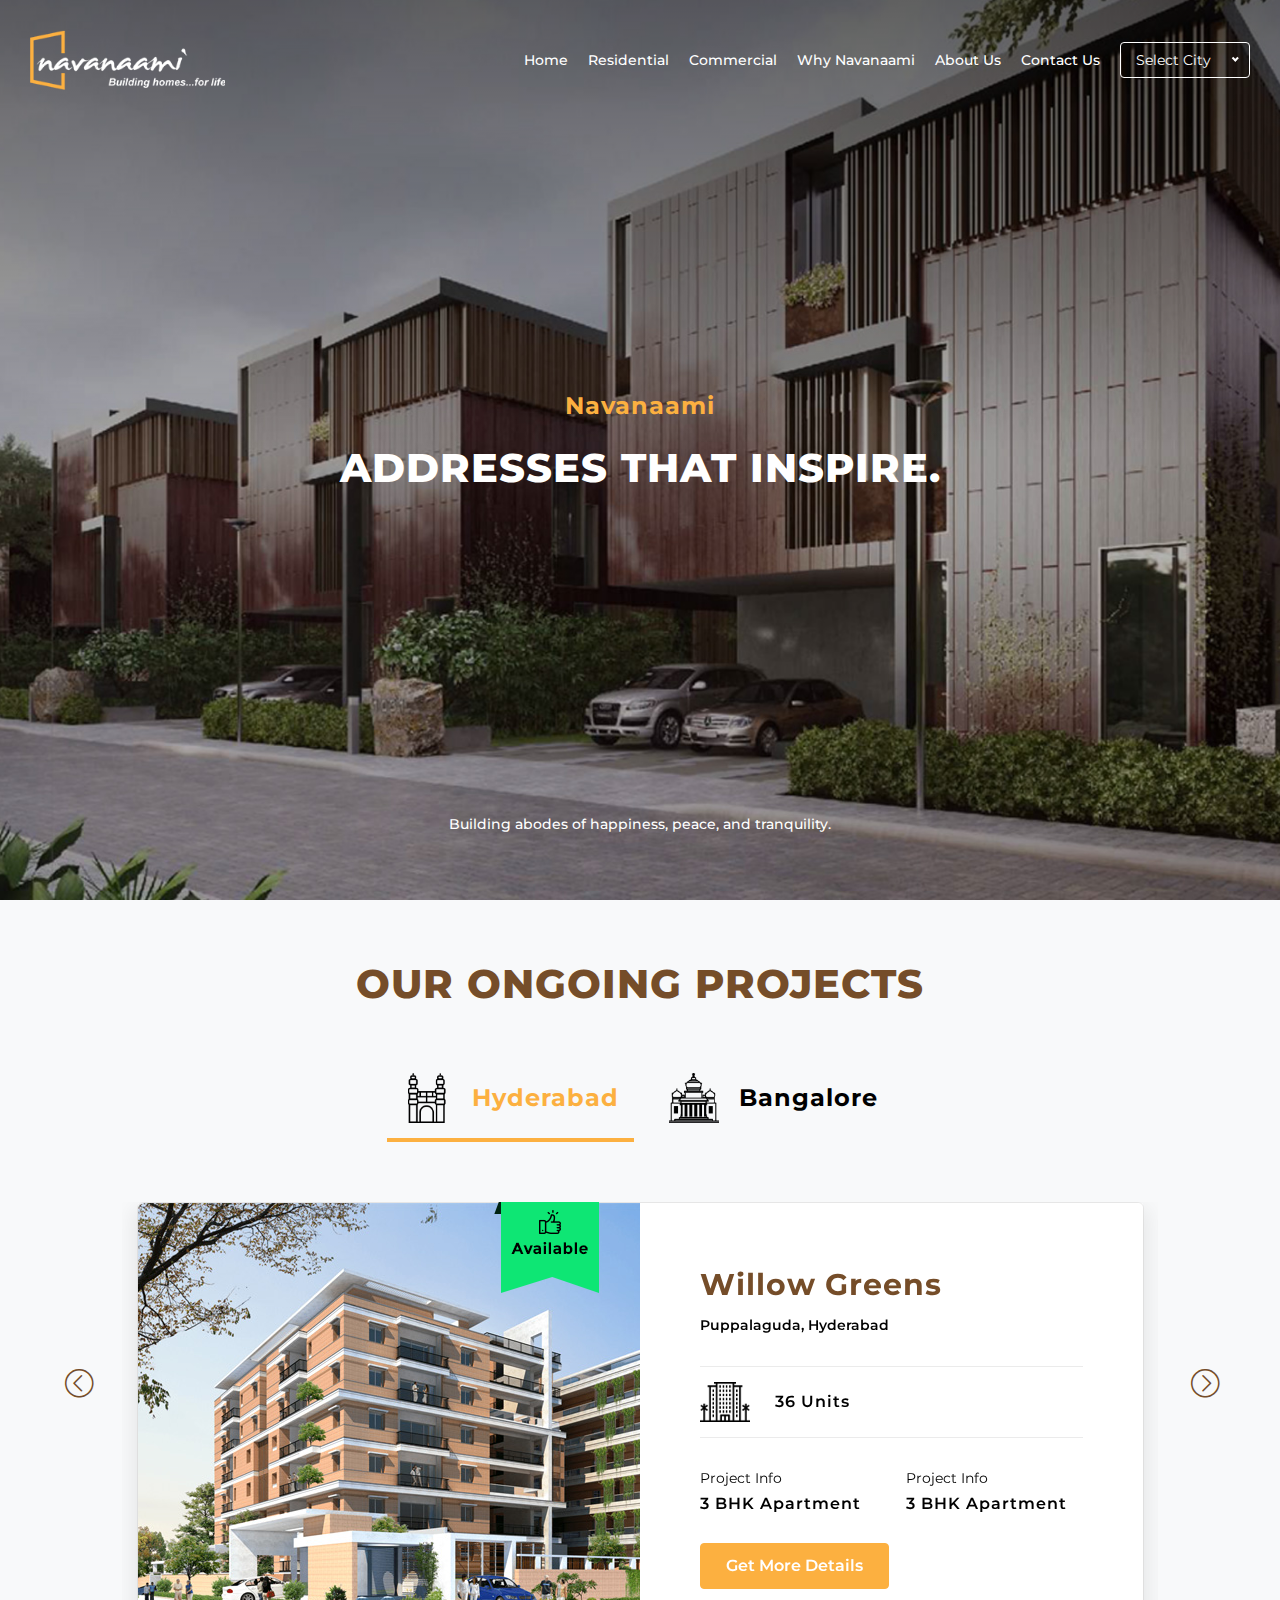
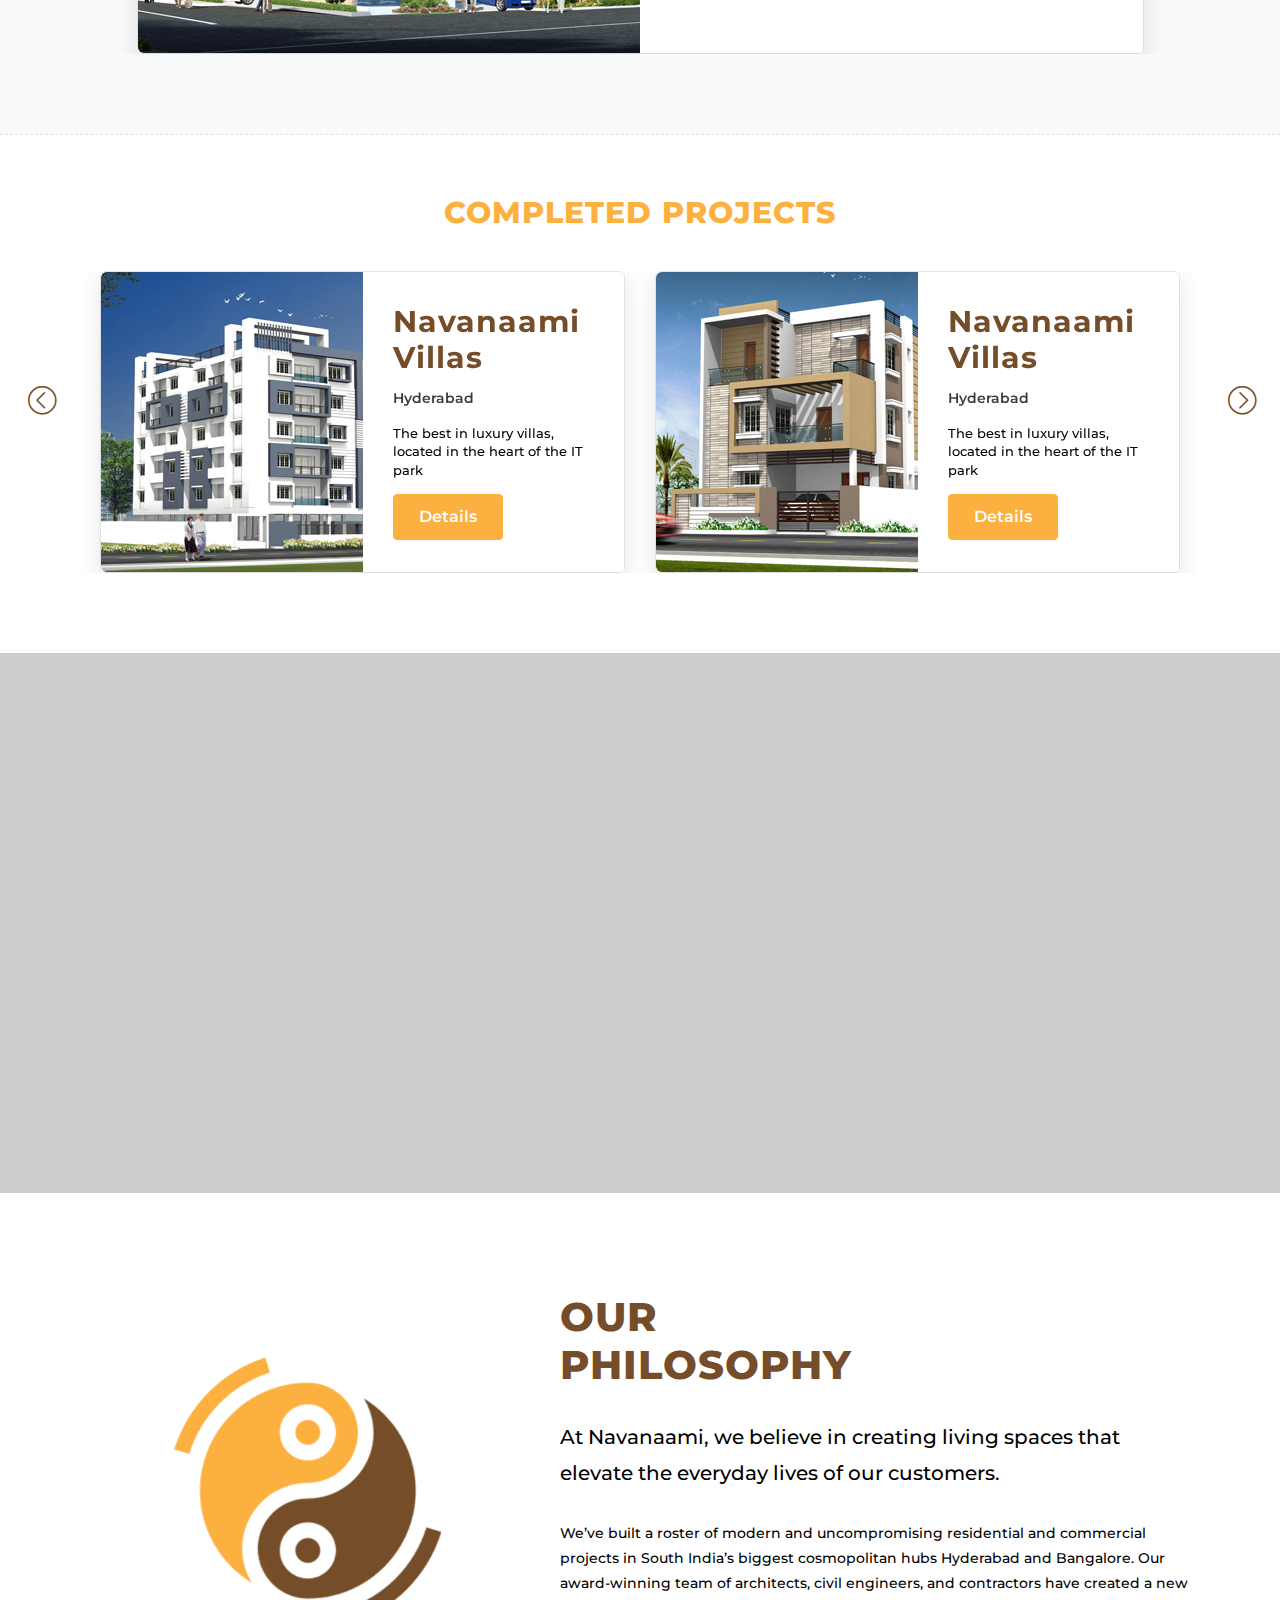
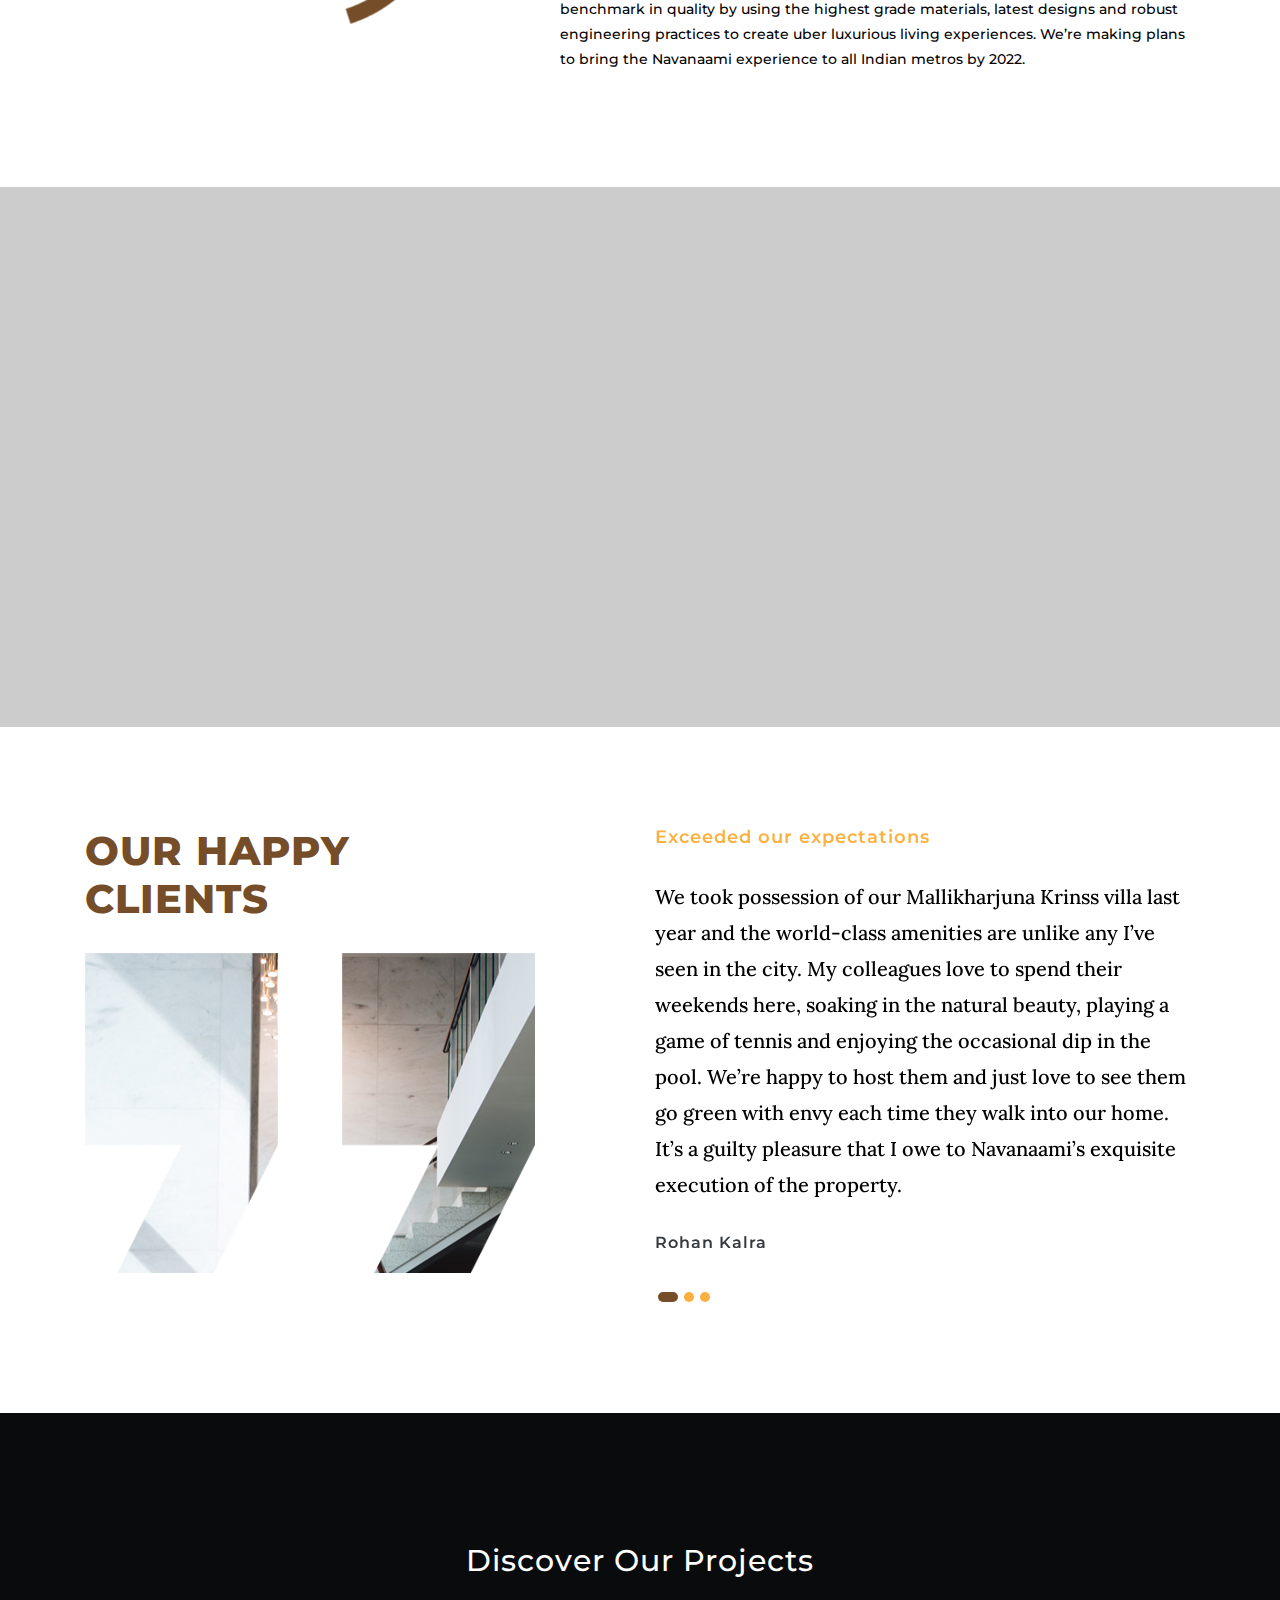
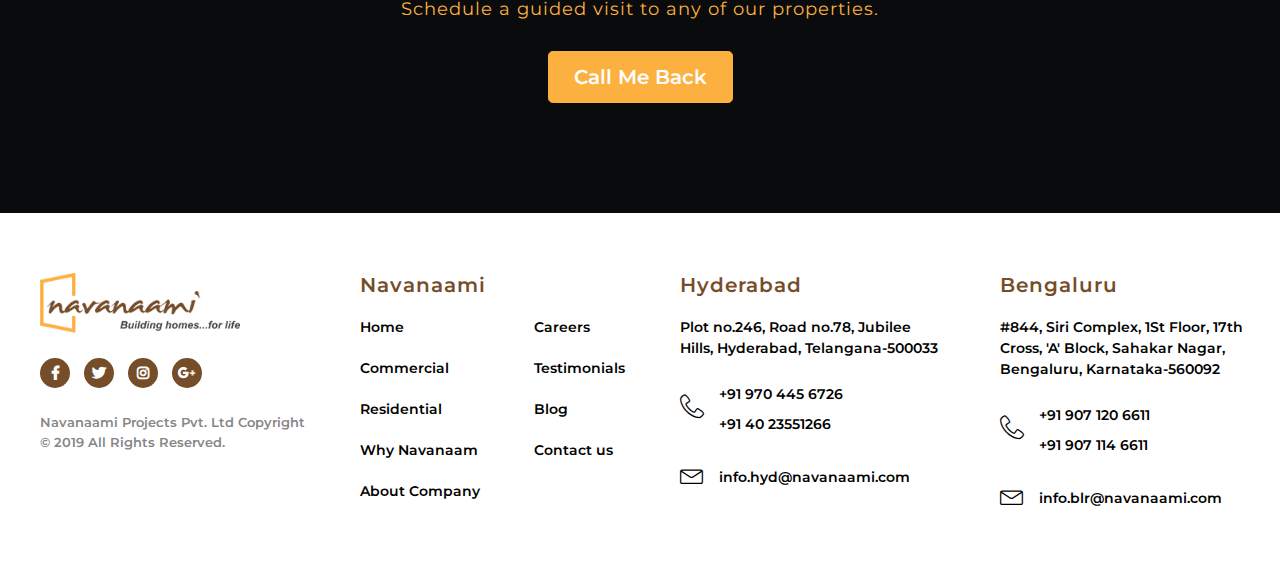
==== index.html @ b7e4a9b7 "Add files via upload" ====
<!doctype html>
<html lang="en">

<head>
    <!-- Required meta tags -->
    <meta charset="utf-8">
    <meta name="viewport" content="width=device-width, initial-scale=1, shrink-to-fit=no">
    <!-- favicon icon -->
    <link rel="apple-touch-icon" sizes="180x180" href="img/favicons/apple-touch-icon.png">
    <link rel="icon" type="image/png" sizes="32x32" href="img/favicons/favicon-32x32.png">
    <link rel="icon" type="image/png" sizes="16x16" href="img/favicons/favicon-16x16.png">
    <link rel="manifest" href="img/favicons/site.webmanifest">
    <!-- Bootstrap CSS -->
    <link rel="stylesheet" href="css/bootstrap.min.css">
    <link rel="stylesheet" href="css/fontawesome.all.min.css">
    <link rel="stylesheet" href="css/linearicons.css">
    <link rel="stylesheet" href="css/animate.min.css">
    <link rel="stylesheet" href="css/magnific-popup.css">
    <link rel="stylesheet" href="css/slick.css">
    <link rel="stylesheet" href="css/nice-select.css">
    <link rel="stylesheet" href="css/meanmenu.css">
    <link rel="stylesheet" href="css/default.css">
    <link rel="stylesheet" href="css/style.css">
    <link rel="stylesheet" href="css/responsive.css">

    <title>Navanaami - Home Page</title>
    <meta name="description" content="">
<meta name="keywords" content="" >

</head>

<body>
    
    <div class="preloader">
        <div class="loader">
            <div class="loader-content">
                <div class="loader__figure"><img src="img/logo/navanaami-logo-white.png" alt="Navanaami Logo"></div>
                <div class="loader__label">
                        <div class="spinner-border" role="status"></div>
                </div>
            </div>
        </div>
    </div>   
    <!-- preloader end -->
    

    <header class="main-header"> 
        
        <div class="main-menu-area">
            <div class="container-fluid">
                <div class="row align-items-center">
                    <div class="col-xl-3 col-lg-2 col-sm-6">
                        <div class="logo">
                            <a href="index.html"><img src="img/logo/navanaami-logo-white.png" alt="Navanaami Logo"></a>
                        </div>
                    </div>
                    <div class="col-xl-9 col-lg-10 col-sm-4 text-right">
                        <div class="main-menu">
                            <nav id="my-mobile-menu">
                                <ul class="home-two">                          
                                    <li><a href="index.html" class="active" >Home</a></li>
                                    <li><a href="#">Residential</a></li>
                                    <li><a href="#">Commercial</a></li>
                                    <li><a href="#">Why Navanaami</a></li>
                                    <li><a href="#">About Us</a></li>
                                    <li><a href="#">Contact Us</a></li>
                                    <li class="select-choose-location">
                                        <select class="select-choose-location right">
                                            <option data-display="Select City">Select City</option>
                                            <option value="1">Hyderabad</option>
                                            <option value="2">Bangalore</option>
                                          </select>
                                    </li>
                                </ul>
                            </nav>
                        </div>
                    </div>
                    
                        <div class="my-mobile-menu"></div>
                </div>
                
            </div>
        </div>
    </header>
    <!-- header end -->

    <main class="main">
        <section class="slider-area"> 
                <div class="single-slider slider-height d-flex align-items-center home-banner bg-parallax">
                        <div class="banner-content" data-animation="fadeInLeft" data-delay="2s">
                                <hgroup class="banner-main">
                                    <div class="text-white">
                                        <h3 class="my-4 text-secondary" data-animation="fadeInLeft" data-delay=".1s">Navanaami</h3>
                                        <h1 dta-animation="fadeInUp" data-delay="1s">Addresses that inspire. </h1>
                                    </div>
                                </hgroup>
                                <p class="brand-caption text-white">Building abodes of happiness, peace, and tranquility.</p>   
                        </div>                        

                       
                </div>
        </section>
	  <!-- End Welcome Area -->
        
        <section class="section-bg bg-light ongoing-projects">
            <div class="container-fluid">
                <hgroup class="section-title">
                    <h1 class="center-lg text-primary">Our Ongoing Projects</h1>
                </hgroup>
                <div class="row">
                <div class="col-md-10 offset-md-1">
                    <div class="project-locations">
                        <ul class="nav nav-centre nav-tab-centre nav-tab-custom mb-3" id="ongoing-projects" role="tablist">
                          <li class="nav-item">
                            <a class="nav-link active" id="ongoing-hyd-tab" data-toggle="pill" href="#ongoing-hyd" role="tab" aria-controls="ongoing-hyd" aria-selected="true">
                                <img src="img/icon/icon-hyderabad.png" class="icon">
                                <h3 class="fw7">Hyderabad</h3>
                              </a>
                          </li>
                          <li class="nav-item">
                            <a class="nav-link" id="ongoing-blr-tab-tab" data-toggle="pill" href="#ongoing-blr" role="tab" aria-controls="ongoing-blr" aria-selected="false">
                                 <img src="img/icon/icon-bangalore.png" class="icon">
                                <h3 class="fw7">Bangalore</h3>
                              </a>
                          </li>
                        </ul>
                    </div>
                    <div class="tab-content" id="ongoing-projects">
                      <div class="tab-pane fade show active" id="ongoing-hyd" role="tabpanel" aria-labelledby="ongoing-hyd-tab">
                            <div class="project project-single project-signle-slide">
                                <div class="col-12">
                                    <div class="card">
                                       <span class="badge"><img src="img/icon/badge-available.png"> </span> 
                                      <div class="row no-gutters">
                                        <div class="col-md-6">
                                          <figure class="project-image"><img src="img/projects/hyd/willow-greens-medium.jpg"></figure>
                                        </div>
                                        <div class="col-md-6 project-content">
                                          <div class="card-body">
                                              <h2 class="card-title">Willow Greens</h2>
                                              <span class="d-block fw6">Puppalaguda, Hyderabad</span>
                                              <div class="project-units-count">
                                                  <img src="img/icon/icon-building.png" class="icon"> 
                                                  <h6 class="fw6">36 Units</h6>
                                              </div>
                                              <div class="project-spec">
                                                  <div class="row">
                                                      <div class="col-md-6">
                                                        <span>Project Info</span>
                                                        <h6 class="fw6 mt-05">3 BHK Apartment</h6>
                                                      </div>
                                                      <div class="col-md-6">
                                                        <span>Project Info</span>
                                                        <h6 class="fw6 mt-05">3 BHK Apartment</h6>
                                                      </div>
                                                  </div>
                                              </div>
                                              <a href="#" class="btn btn-secondary">Get More Details</a>

                                          </div>
                                        </div>
                                      </div>
                                    </div>
                                </div>
                                
                                <div class="col-12">
                                    <div class="card">
                                      <div class="row no-gutters">
                                        <div class="col-md-6">
                                          <figure class="project-image"><img src="img/projects/hyd/willow-greens-medium.jpg"></figure>
                                        </div>
                                        <div class="col-md-6 project-content">
                                          <div class="card-body">
                                              <h2 class="card-title">Willow Greens</h2>
                                              <span class="d-block fw6">Puppalaguda, Hyderabad</span>
                                              <div class="project-units-count">
                                                  <img src="img/icon/icon-building.png" class="icon"> 
                                                  <span class="fs20 fw6">36 Units</span>
                                              </div>
                                              <div class="project-spec">
                                                  <div class="row">
                                                      <div class="col-md-6">
                                                        <span>Project Info</span>
                                                        <h6 class="fw6 mt-05">3 BHK Apartment</h6>
                                                      </div>
                                                      <div class="col-md-6">
                                                        <span>Built-Up Area</span>
                                                        <h6 class="fw6 mt-05">2500 - 2965 sq.ft</h6>
                                                      </div>
                                                  </div>
                                              </div>
                                              <a href="#" class="btn btn-secondary">Get More Details</a>

                                          </div>
                                        </div>
                                      </div>
                                    </div>
                                </div>
                                
                                
                            </div>
                        </div>
                        <div class="tab-pane fade" id="ongoing-blr" role="tabpanel" aria-labelledby="ongoing-blr-tab">
                            <div class="project project-single ongoing-bangalore">
                                <div class="col-12">
                                    <div class="card">
                                      <div class="row no-gutters">
                                        <div class="col-md-6">
                                          <figure class="project-image"><img src="img/projects/hyd/willow-greens-medium.jpg"></figure>
                                        </div>
                                        <div class="col-md-6 project-content">
                                          <div class="card-body">
                                              <h2 class="card-title">Willow Greens</h2>
                                              <span class="d-block fw6 text-dark">Jayanagar, Bangalore</span>
                                              <div class="project-units-count">
                                                  <img src="img/icon/icon-building.png" class="icon"> 
                                                  <h6 class="fw6">36 Units</h6>
                                              </div>
                                              <div class="project-spec">
                                                  <div class="row">
                                                      <div class="col-md-6">
                                                        <span>Project Info</span>
                                                        <h6 class="fw6 mt-05">3 BHK Apartment</h6>
                                                      </div>
                                                      <div class="col-md-6">
                                                        <span>Built-Up Area</span>
                                                        <h6 class="fw6 mt-05">2500 - 2965 sq.ft</h6>
                                                      </div>
                                                  </div>
                                              </div>
                                              <a href="#" class="btn btn-secondary">Get More Details</a>

                                          </div>
                                        </div>
                                      </div>
                                    </div>
                                </div>
                                
                                <div class="col-12">
                                    <div class="card">
                                      <div class="row no-gutters">
                                        <div class="col-md-6">
                                          <figure class="project-image"><img src="img/projects/hyd/willow-greens-medium.jpg"></figure>
                                        </div>
                                        <div class="col-md-6 project-content">
                                          <div class="card-body">
                                              <h2 class="card-title">Willow Greens</h2>
                                              <span class="d-block fw6 text-dark">Puppalaguda, Hyderabad</span>
                                              <div class="project-units-count">
                                                  <img src="img/icon/icon-building.png" class="icon"> 
                                                  <span class="fs20 fw6">36 Units</span>
                                              </div>
                                              <div class="project-spec">
                                                  <div class="row">
                                                      <div class="col-md-6">
                                                        <span>Project Info</span>
                                                        <h6 class="fw6 mt-05">3 BHK Apartment</h6>
                                                      </div>
                                                      <div class="col-md-6">
                                                        <span>Project Info</span>
                                                        <h6 class="fw6 mt-05">3 BHK Apartment</h6>
                                                      </div>
                                                  </div>
                                              </div>
                                              <a href="#" class="btn btn-secondary">Get More Details</a>

                                          </div>
                                        </div>
                                      </div>
                                    </div>
                                </div>
                                
                                
                            </div>
                        
                        </div>
                    </div>
                    
                
                </div>
                </div>
            </div>
        </section><!-- End Ongoing Projects -->
        
        <section class="section-bg bg-white completed-projects">
            <div class="container">
                <hgroup class="section-title">
                    <h2 class="center-lg text-secondary">Completed Projects</h2>
                </hgroup>
                <div class="row">
                    <div class="col-md-12">
                        <div class="project project-slides">
                                <div class="col-sm-6">
                                    <div class="card">
                                      <div class="row no-gutters">
                                        <div class="col-md-6">
                                          <figure class="project-image">
                                              <img src="img/projects/navanaami-elite-small.jpg" > 
                                            </figure>
                                        </div>
                                        <div class="col-md-6 project-content">
                                              <div class="card-body">
                                                  <h2 class="card-title">Navanaami Villas</h2>
                                                  <span class="d-block fw6 text-dark">Hyderabad</span>
                                                  <p class="project-short-brief">The best in luxury villas, located in the heart of the IT park</p>
                                                  <a href="#" class="btn btn-secondary">Details</a>
                                              </div>
                                        </div>
                                      </div>
                                    </div>
                                </div>
                            
                                <div class="col-sm-6">
                                    <div class="card">
                                      <div class="row no-gutters">
                                        <div class="col-md-6">
                                          <figure class="project-image">
                                              <img src="img/projects/navanaami-villas-small.jpg" > 
                                            </figure>
                                        </div>
                                        <div class="col-md-6 project-content">
                                              <div class="card-body">
                                                  <h2 class="card-title">Navanaami Villas</h2>
                                                  <span class="d-block fw6 text-dark">Hyderabad</span>
                                                  <p class="project-short-brief">The best in luxury villas, located in the heart of the IT park</p>
                                                  <a href="#" class="btn btn-secondary">Details</a>
                                              </div>
                                        </div>
                                      </div>
                                    </div>
                                </div>
                            
                                <div class="col-sm-6">
                                    <div class="card">
                                      <div class="row no-gutters">
                                        <div class="col-md-6">
                                          <figure class="project-image">
                                              <img src="img/projects/navanaami-villas-small.jpg" > 
                                            </figure>
                                        </div>
                                        <div class="col-md-6 project-content">
                                              <div class="card-body">
                                                  <h2 class="card-title">Navanaami Villas</h2>
                                                  <span class="d-block fw6 text-dark">Hyderabad</span>
                                                  <p class="project-short-brief">The best in luxury villas, located in the heart of the IT park</p>
                                                  <a href="#" class="btn btn-secondary">Details</a>
                                              </div>
                                        </div>
                                      </div>
                                    </div>
                                </div>
                        
                        </div>
                    </div>
                </div>
            </div>
        </section><!-- End Completed Projects -->
        
       
        <div class="bg-img parallax-img bg-lifestyle-1"></div>
        <section class="section-bg bg-white our-philosophy">
            
            <div class="container">
                <div class="row align-items-center">
                    <div class="col-md-5">
                        <figure class="icon">
                            <img src="img/icon/philosophy.png" class="img-fluid">
                        </figure>
                    </div>
                    <div class="col-md-7">
                        <hgroup class="section-title"><h1 class="text-primary">Our <span>Philosophy</span></h1></hgroup>
                        <p class="lead fw5">At Navanaami, we believe in creating living spaces that elevate the everyday lives of our customers.</p>
                        <p class="mt-30">We’ve built a roster of modern and uncompromising residential and commercial projects in South India’s biggest cosmopolitan hubs Hyderabad and Bangalore. Our award-winning team of architects, civil engineers, and contractors have created a new benchmark in quality by using the highest grade materials, latest designs and robust engineering practices to create uber luxurious living experiences. We’re making plans to bring the Navanaami experience to all Indian metros by 2022.</p>
                    </div>
                </div>
            </div>
            
        </section>
        <div class="bg-img parallax-img bg-lifestyle-2"></div>
        
        <!-- testimonial-area start -->
        <section class="section-bg bg-white testimonial-area">
            <div class="container">
                <div class="row">
                    <div class="col-xl-5 col-lg-6">
                        <div class="">
                            <hgroup class="section-title">
                                <h1 class="text-primary">Our Happy<span>Clients</span></h1>
                            </hgroup> 
                            <figure class="quote-mask">
                                <img src="img/reviews/review-bg.jpg">
                            </figure>
                        </div>
                    </div>
                    <div class="col-xl-6 col-lg-6 offset-xl-1">
                        <div class="testimonial-active dot-style">
                            <div class="single-testimonial">
                                <h5 class="text-secondary fw6">Exceeded our expectations</h5>
                                <p class="review-text">We took possession of our Mallikharjuna Krinss villa last year and the world-class amenities are unlike any I’ve seen in the city. My colleagues love to spend their weekends here, soaking in the natural beauty, playing a game of tennis and enjoying the occasional dip in the pool. We’re happy to host them and just love to see them go green with envy each time they walk into our home. It’s a guilty pleasure that I owe to Navanaami’s exquisite execution of the property.</p>
                                <h6 class="fw6 text-dark">Rohan Kalra</h6>
                            </div>
                            <div class="single-testimonial">
                                <h5 class="text-secondary fw6">Exceeded our expectations</h5>
                                <p class="review-text">We took possession of our Mallikharjuna Krinss villa last year and the world-class amenities are unlike any I’ve seen in the city. My colleagues love to spend their weekends here, soaking in the natural beauty, playing a game of tennis and enjoying the occasional dip in the pool. We’re happy to host them and just love to see them go green with envy each time they walk into our home. It’s a guilty pleasure that I owe to Navanaami’s exquisite execution of the property.</p>
                                <h6 class="fw6 text-dark">Rohan Kalra</h6>
                            </div>
                            <div class="single-testimonial">
                                <h5 class="text-secondary fw6">Exceeded our expectations</h5>
                                <p class="review-text">We took possession of our Mallikharjuna Krinss villa last year and the world-class amenities are unlike any I’ve seen in the city. My colleagues love to spend their weekends here, soaking in the natural beauty, playing a game of tennis and enjoying the occasional dip in the pool. We’re happy to host them and just love to see them go green with envy each time they walk into our home. It’s a guilty pleasure that I owe to Navanaami’s exquisite execution of the property.</p>
                                <h6 class="fw6 text-dark">Rohan Kalra</h6>
                            </div>
                        </div>
                    </div>
                    
                </div>
            </div>
        </section>
        <!-- testimonial-area end -->
        
        <section class="section-bg bg-dark parallax-img z-index block-contact" data-overlay="8">
                <div class="container overlay-content">
                    <div class="row">
                        <div class="col-xl-6 offset-xl-3 text-center">
                            <div class="pt-70 pb-70">
                                <h2 class="fw5 mb-20">Discover Our Projects</h2>
                                <h5 class="text-secondary mt-10 mb-30">Schedule a guided visit to any of our properties.</h5>
                                <a href="#" class="btn btn-lg  btn-secondary">Call Me Back</a>
                            </div>
                        </div>
                    </div>
                </div>
            </section>
        
        
        
        
       
        <!-- End Footer -->

    </main>
    <!-- main content end -->
    
    
    <footer class="footer">
                <div class="container-fluid">
                    <div class="row">
                        <div class="col-md-3">
                            <div class="footer-widget start">
                                <img src="img/logo/navanaami-logo.png" class="brand-logo" alt="">
                                
                                <div class="social">
                                    <a href="#">
                                        <i class="fab fa-facebook-f"></i>
                                    </a>
                                    <a href="#">
                                        <i class="fab fa-twitter"></i>
                                    </a>
                                    <a href="#">
                                        <i class="fab fa-instagram"></i>
                                    </a>
                                    <a href="#">
                                        <i class="fab fa-google-plus-g"></i>
                                    </a>
                                </div>
                                
                                <div class="copy-rights">
                                    Navanaami Projects Pvt. Ltd Copyright © 2019  All Rights Reserved.
                                </div>
                            </div>
                        </div>
                        

                        <div class="col-md-3">
                            <div class="footer-widget">
                                <h4>Navanaami</h4>
                                <div class="footer-nav">
                                    <ul class="footer-link">
                                        <li><a href="#">Home</a></li>
                                        <li><a href="#">Commercial </a></li>
                                        <li><a href="#">Residential </a></li>
                                        <li><a href="#">Why Navanaam</a></li>
                                        <li><a href="#">About Company</a></li>
                                    </ul>
                                    <ul class="footer-link">
                                        <li><a href="#">Careers</a></li>
                                        <li><a href="#">Testimonials </a></li>
                                        <li><a href="#">Blog </a></li>
                                        <li><a href="#">Contact us</a></li>
                                    </ul>
                                </div>
                            </div>
                        </div>
                        
                        <div class="col-md-3">
                            <div class="footer-widget end">
                                <h4>Hyderabad</h4>
                                <ul class="contact-list">
                                    <li>Plot no.246, Road no.78, Jubilee Hills, Hyderabad, Telangana-500033</li>
                                    <li>
                                        <div class="icon-box">
                                            <span class="icon"><i class="lnr lnr-phone-handset"></i> </span>
                                            <span class="content">
                                                <a href="tel:+919704456726">+91 970 445 6726</a> 
                                                <a href="tel:+914023551266">+91 40 23551266</a>
                                            </span>
                                        </div></li>
                                    <li>
                                        <div class="icon-box">
                                            <span class="icon"><i class="lnr lnr-envelope"></i> </span>
                                            <span class="content">
                                                <a href="mailto:info.hyd@navanaami.com">info.hyd@navanaami.com</a> 
                                            </span>
                                        </div>
                                    </li>
                                </ul>
                            </div>
                        </div>
                        
                        <div class="col-md-3">
                            <div class="footer-widget end">
                                <h4>Bengaluru</h4>
                                <ul class="contact-list">
                                    <li>#844, Siri Complex, 1St Floor, 17th Cross, 'A' Block, Sahakar Nagar, Bengaluru, Karnataka-560092</li>
                                    <li>
                                        <div class="icon-box">
                                            <span class="icon"><i class="lnr lnr-phone-handset"></i> </span>
                                            <span class="content">
                                                <a href="tel:+919071206611">+91 907 120 6611</a> 
                                                <a href="tel:+919071146611">+91 907 114 6611</a>
                                            </span>
                                        </div></li>
                                    <li>
                                        <div class="icon-box">
                                            <span class="icon"><i class="lnr lnr-envelope"></i> </span>
                                            <span class="content">
                                                <a href="mailto:info.blr@navanaami.com">info.blr@navanaami.com</a> 
                                            </span>
                                        </div>
                                    </li>
                                </ul>
                            </div>
                        </div>

                    </div>
                </div>
           
    </footer>



    <!-- All JS -->
    <script src="js/vendor/jquery.js"></script>
    <script src="js/popper.min.js"></script>
    <script src="js/bootstrap.min.js"></script>
    <script src="js/slick.min.js"></script>
    <script src="js/page-scroll.js"></script>
    <script src="js/smooth-scroll.js"></script>
    <script src="js/jquery.magnific-popup.min.js"></script>
    <script src="js/jquery.nice-select.min.js"></script>
    <script src="js/jquery.meanmenu.min.js"></script>
    <script src="js/jquery.counterup.min.js"></script>
    <script src="js/jquery.waypoints.min.js"></script>
    <script src="js/isotope.pkgd.min.js"></script>
    <script src="js/imagesloaded.pkgd.min.js"></script>
    <script src="js/main.js"></script>
</body>

</html>
---- css/linearicons.css ----
@font-face {
	font-family: 'Linearicons-Free';
	src:url('../fonts/Linearicons-Free.eot?w118d');
	src:url('../fonts/Linearicons-Free.eot?#iefixw118d') format('embedded-opentype'),
		url('../fonts/Linearicons-Free.woff2?w118d') format('woff2'),
		url('../fonts/Linearicons-Free.woff?w118d') format('woff'),
		url('../fonts/Linearicons-Free.ttf?w118d') format('truetype'),
		url('../fonts/Linearicons-Free.svg?w118d#Linearicons-Free') format('svg');
	font-weight: normal;
	font-style: normal;
}

.lnr {
	font-family: 'Linearicons-Free';
	speak: none;
	font-style: normal;
	font-weight: normal;
	font-variant: normal;
	text-transform: none;
	line-height: 1;

	/* Better Font Rendering =========== */
	-webkit-font-smoothing: antialiased;
	-moz-osx-font-smoothing: grayscale;
}

.lnr-home:before {
	content: "\e800";
}
.lnr-apartment:before {
	content: "\e801";
}
.lnr-pencil:before {
	content: "\e802";
}
.lnr-magic-wand:before {
	content: "\e803";
}
.lnr-drop:before {
	content: "\e804";
}
.lnr-lighter:before {
	content: "\e805";
}
.lnr-poop:before {
	content: "\e806";
}
.lnr-sun:before {
	content: "\e807";
}
.lnr-moon:before {
	content: "\e808";
}
.lnr-cloud:before {
	content: "\e809";
}
.lnr-cloud-upload:before {
	content: "\e80a";
}
.lnr-cloud-download:before {
	content: "\e80b";
}
.lnr-cloud-sync:before {
	content: "\e80c";
}
.lnr-cloud-check:before {
	content: "\e80d";
}
.lnr-database:before {
	content: "\e80e";
}
.lnr-lock:before {
	content: "\e80f";
}
.lnr-cog:before {
	content: "\e810";
}
.lnr-trash:before {
	content: "\e811";
}
.lnr-dice:before {
	content: "\e812";
}
.lnr-heart:before {
	content: "\e813";
}
.lnr-star:before {
	content: "\e814";
}
.lnr-star-half:before {
	content: "\e815";
}
.lnr-star-empty:before {
	content: "\e816";
}
.lnr-flag:before {
	content: "\e817";
}
.lnr-envelope:before {
	content: "\e818";
}
.lnr-paperclip:before {
	content: "\e819";
}
.lnr-inbox:before {
	content: "\e81a";
}
.lnr-eye:before {
	content: "\e81b";
}
.lnr-printer:before {
	content: "\e81c";
}
.lnr-file-empty:before {
	content: "\e81d";
}
.lnr-file-add:before {
	content: "\e81e";
}
.lnr-enter:before {
	content: "\e81f";
}
.lnr-exit:before {
	content: "\e820";
}
.lnr-graduation-hat:before {
	content: "\e821";
}
.lnr-license:before {
	content: "\e822";
}
.lnr-music-note:before {
	content: "\e823";
}
.lnr-film-play:before {
	content: "\e824";
}
.lnr-camera-video:before {
	content: "\e825";
}
.lnr-camera:before {
	content: "\e826";
}
.lnr-picture:before {
	content: "\e827";
}
.lnr-book:before {
	content: "\e828";
}
.lnr-bookmark:before {
	content: "\e829";
}
.lnr-user:before {
	content: "\e82a";
}
.lnr-users:before {
	content: "\e82b";
}
.lnr-shirt:before {
	content: "\e82c";
}
.lnr-store:before {
	content: "\e82d";
}
.lnr-cart:before {
	content: "\e82e";
}
.lnr-tag:before {
	content: "\e82f";
}
.lnr-phone-handset:before {
	content: "\e830";
}
.lnr-phone:before {
	content: "\e831";
}
.lnr-pushpin:before {
	content: "\e832";
}
.lnr-map-marker:before {
	content: "\e833";
}
.lnr-map:before {
	content: "\e834";
}
.lnr-location:before {
	content: "\e835";
}
.lnr-calendar-full:before {
	content: "\e836";
}
.lnr-keyboard:before {
	content: "\e837";
}
.lnr-spell-check:before {
	content: "\e838";
}
.lnr-screen:before {
	content: "\e839";
}
.lnr-smartphone:before {
	content: "\e83a";
}
.lnr-tablet:before {
	content: "\e83b";
}
.lnr-laptop:before {
	content: "\e83c";
}
.lnr-laptop-phone:before {
	content: "\e83d";
}
.lnr-power-switch:before {
	content: "\e83e";
}
.lnr-bubble:before {
	content: "\e83f";
}
.lnr-heart-pulse:before {
	content: "\e840";
}
.lnr-construction:before {
	content: "\e841";
}
.lnr-pie-chart:before {
	content: "\e842";
}
.lnr-chart-bars:before {
	content: "\e843";
}
.lnr-gift:before {
	content: "\e844";
}
.lnr-diamond:before {
	content: "\e845";
}
.lnr-linearicons:before {
	content: "\e846";
}
.lnr-dinner:before {
	content: "\e847";
}
.lnr-coffee-cup:before {
	content: "\e848";
}
.lnr-leaf:before {
	content: "\e849";
}
.lnr-paw:before {
	content: "\e84a";
}
.lnr-rocket:before {
	content: "\e84b";
}
.lnr-briefcase:before {
	content: "\e84c";
}
.lnr-bus:before {
	content: "\e84d";
}
.lnr-car:before {
	content: "\e84e";
}
.lnr-train:before {
	content: "\e84f";
}
.lnr-bicycle:before {
	content: "\e850";
}
.lnr-wheelchair:before {
	content: "\e851";
}
.lnr-select:before {
	content: "\e852";
}
.lnr-earth:before {
	content: "\e853";
}
.lnr-smile:before {
	content: "\e854";
}
.lnr-sad:before {
	content: "\e855";
}
.lnr-neutral:before {
	content: "\e856";
}
.lnr-mustache:before {
	content: "\e857";
}
.lnr-alarm:before {
	content: "\e858";
}
.lnr-bullhorn:before {
	content: "\e859";
}
.lnr-volume-high:before {
	content: "\e85a";
}
.lnr-volume-medium:before {
	content: "\e85b";
}
.lnr-volume-low:before {
	content: "\e85c";
}
.lnr-volume:before {
	content: "\e85d";
}
.lnr-mic:before {
	content: "\e85e";
}
.lnr-hourglass:before {
	content: "\e85f";
}
.lnr-undo:before {
	content: "\e860";
}
.lnr-redo:before {
	content: "\e861";
}
.lnr-sync:before {
	content: "\e862";
}
.lnr-history:before {
	content: "\e863";
}
.lnr-clock:before {
	content: "\e864";
}
.lnr-download:before {
	content: "\e865";
}
.lnr-upload:before {
	content: "\e866";
}
.lnr-enter-down:before {
	content: "\e867";
}
.lnr-exit-up:before {
	content: "\e868";
}
.lnr-bug:before {
	content: "\e869";
}
.lnr-code:before {
	content: "\e86a";
}
.lnr-link:before {
	content: "\e86b";
}
.lnr-unlink:before {
	content: "\e86c";
}
.lnr-thumbs-up:before {
	content: "\e86d";
}
.lnr-thumbs-down:before {
	content: "\e86e";
}
.lnr-magnifier:before {
	content: "\e86f";
}
.lnr-cross:before {
	content: "\e870";
}
.lnr-menu:before {
	content: "\e871";
}
.lnr-list:before {
	content: "\e872";
}
.lnr-chevron-up:before {
	content: "\e873";
}
.lnr-chevron-down:before {
	content: "\e874";
}
.lnr-chevron-left:before {
	content: "\e875";
}
.lnr-chevron-right:before {
	content: "\e876";
}
.lnr-arrow-up:before {
	content: "\e877";
}
.lnr-arrow-down:before {
	content: "\e878";
}
.lnr-arrow-left:before {
	content: "\e879";
}
.lnr-arrow-right:before {
	content: "\e87a";
}
.lnr-move:before {
	content: "\e87b";
}
.lnr-warning:before {
	content: "\e87c";
}
.lnr-question-circle:before {
	content: "\e87d";
}
.lnr-menu-circle:before {
	content: "\e87e";
}
.lnr-checkmark-circle:before {
	content: "\e87f";
}
.lnr-cross-circle:before {
	content: "\e880";
}
.lnr-plus-circle:before {
	content: "\e881";
}
.lnr-circle-minus:before {
	content: "\e882";
}
.lnr-arrow-up-circle:before {
	content: "\e883";
}
.lnr-arrow-down-circle:before {
	content: "\e884";
}
.lnr-arrow-left-circle:before {
	content: "\e885";
}
.lnr-arrow-right-circle:before {
	content: "\e886";
}
.lnr-chevron-up-circle:before {
	content: "\e887";
}
.lnr-chevron-down-circle:before {
	content: "\e888";
}
.lnr-chevron-left-circle:before {
	content: "\e889";
}
.lnr-chevron-right-circle:before {
	content: "\e88a";
}
.lnr-crop:before {
	content: "\e88b";
}
.lnr-frame-expand:before {
	content: "\e88c";
}
.lnr-frame-contract:before {
	content: "\e88d";
}
.lnr-layers:before {
	content: "\e88e";
}
.lnr-funnel:before {
	content: "\e88f";
}
.lnr-text-format:before {
	content: "\e890";
}
.lnr-text-format-remove:before {
	content: "\e891";
}
.lnr-text-size:before {
	content: "\e892";
}
.lnr-bold:before {
	content: "\e893";
}
.lnr-italic:before {
	content: "\e894";
}
.lnr-underline:before {
	content: "\e895";
}
.lnr-strikethrough:before {
	content: "\e896";
}
.lnr-highlight:before {
	content: "\e897";
}
.lnr-text-align-left:before {
	content: "\e898";
}
.lnr-text-align-center:before {
	content: "\e899";
}
.lnr-text-align-right:before {
	content: "\e89a";
}
.lnr-text-align-justify:before {
	content: "\e89b";
}
.lnr-line-spacing:before {
	content: "\e89c";
}
.lnr-indent-increase:before {
	content: "\e89d";
}
.lnr-indent-decrease:before {
	content: "\e89e";
}
.lnr-pilcrow:before {
	content: "\e89f";
}
.lnr-direction-ltr:before {
	content: "\e8a0";
}
.lnr-direction-rtl:before {
	content: "\e8a1";
}
.lnr-page-break:before {
	content: "\e8a2";
}
.lnr-sort-alpha-asc:before {
	content: "\e8a3";
}
.lnr-sort-amount-asc:before {
	content: "\e8a4";
}
.lnr-hand:before {
	content: "\e8a5";
}
.lnr-pointer-up:before {
	content: "\e8a6";
}
.lnr-pointer-right:before {
	content: "\e8a7";
}
.lnr-pointer-down:before {
	content: "\e8a8";
}
.lnr-pointer-left:before {
	content: "\e8a9";
}
---- css/nice-select.css ----
.nice-select {
  -webkit-tap-highlight-color: transparent;
  background-color: #fff;
  border-radius: 5px;
  border: solid 1px #e8e8e8;
  box-sizing: border-box;
  clear: both;
  cursor: pointer;
  display: block;
  float: left;
  font-family: inherit;
  font-size: 14px;
  font-weight: normal;
  height: 42px;
  line-height: 40px;
  outline: none;
  padding-left: 18px;
  padding-right: 30px;
  position: relative;
  text-align: left !important;
  -webkit-transition: all 0.2s ease-in-out;
  transition: all 0.2s ease-in-out;
  -webkit-user-select: none;
     -moz-user-select: none;
      -ms-user-select: none;
          user-select: none;
  white-space: nowrap;
  width: auto; }
  .nice-select:hover {
    border-color: #dbdbdb; }
  .nice-select:active, .nice-select.open, .nice-select:focus {
    border-color: #999; }
  .nice-select:after {
    border-bottom: 2px solid #999;
    border-right: 2px solid #999;
    content: '';
    display: block;
    height: 5px;
    margin-top: -4px;
    pointer-events: none;
    position: absolute;
    right: 12px;
    top: 50%;
    -webkit-transform-origin: 66% 66%;
        -ms-transform-origin: 66% 66%;
            transform-origin: 66% 66%;
    -webkit-transform: rotate(45deg);
        -ms-transform: rotate(45deg);
            transform: rotate(45deg);
    -webkit-transition: all 0.15s ease-in-out;
    transition: all 0.15s ease-in-out;
    width: 5px; }
  .nice-select.open:after {
    -webkit-transform: rotate(-135deg);
        -ms-transform: rotate(-135deg);
            transform: rotate(-135deg); }
  .nice-select.open .list {
    opacity: 1;
    pointer-events: auto;
    -webkit-transform: scale(1) translateY(0);
        -ms-transform: scale(1) translateY(0);
            transform: scale(1) translateY(0); }
  .nice-select.disabled {
    border-color: #ededed;
    color: #999;
    pointer-events: none; }
    .nice-select.disabled:after {
      border-color: #cccccc; }
  .nice-select.wide {
    width: 100%; }
    .nice-select.wide .list {
      left: 0 !important;
      right: 0 !important; }
  .nice-select.right {
    float: right; }
    .nice-select.right .list {
      left: auto;
      right: 0; }
  .nice-select.small {
    font-size: 12px;
    height: 36px;
    line-height: 34px; }
    .nice-select.small:after {
      height: 4px;
      width: 4px; }
    .nice-select.small .option {
      line-height: 34px;
      min-height: 34px; }
  .nice-select .list {
    background-color: #fff;
    border-radius: 5px;
    box-shadow: 0 0 0 1px rgba(68, 68, 68, 0.11);
    box-sizing: border-box;
    margin-top: 4px;
    opacity: 0;
    overflow: hidden;
    padding: 0;
    pointer-events: none;
    position: absolute;
    top: 100%;
    left: 0;
    -webkit-transform-origin: 50% 0;
        -ms-transform-origin: 50% 0;
            transform-origin: 50% 0;
    -webkit-transform: scale(0.75) translateY(-21px);
        -ms-transform: scale(0.75) translateY(-21px);
            transform: scale(0.75) translateY(-21px);
    -webkit-transition: all 0.2s cubic-bezier(0.5, 0, 0, 1.25), opacity 0.15s ease-out;
    transition: all 0.2s cubic-bezier(0.5, 0, 0, 1.25), opacity 0.15s ease-out;
    z-index: 9; }
    .nice-select .list:hover .option:not(:hover) {
      background-color: transparent !important; }
  .nice-select .option {
    cursor: pointer;
    font-weight: 400;
    line-height: 40px;
    list-style: none;
    min-height: 40px;
    outline: none;
    padding-left: 18px;
    padding-right: 29px;
    text-align: left;
    -webkit-transition: all 0.2s;
    transition: all 0.2s; }
    .nice-select .option:hover, .nice-select .option.focus, .nice-select .option.selected.focus {
      background-color: #f6f6f6; }
    .nice-select .option.selected {
      font-weight: bold; }
    .nice-select .option.disabled {
      background-color: transparent;
      color: #999;
      cursor: default; }

.no-csspointerevents .nice-select .list {
  display: none; }

.no-csspointerevents .nice-select.open .list {
  display: block; }
---- css/default.css ----
/* Browser */
::-moz-selection{
	background: #61fabf;
	color: #000;
	text-shadow: none;
}


::selection{
	background: #61fabf;
	color: #000;
	text-shadow: none;
}

*::-moz-placeholder {
	color: #555555;
	font-size: 14px;
	opacity: 1;
}
*::placeholder {
	color: #555555;
	font-size: 14px;
	opacity: 1;
}


/* Loader */

.preloader {
  width: 100%;
  height: 100%;
  top: 0px;
  position: fixed;
  z-index: 99999;
  background: #000;
    background-size: contain;
}


.loader {
    display: flex;
  -ms-flex-pack: center!important;
    justify-content: center!important;
    align-items: center;
    width: 100%;
    height: 100%;
}

.loader .loader-content{
    text-align: center;
}

.loader__label {
    font-size: 16px;
    font-weight: 300;
    letter-spacing: 1px;
    line-height: 20px;
    color: #754d29;
    white-space: nowrap;
    margin-top: 50px;
    height: 80px;
}

.spinner-border{
    width: 50px;
    height: 50px;
    border-width: 2px;
}


#scrollUp {
  font-size: 20px;
  line-height: 30px;
  right: 15px;
  bottom: 15px;
  width: 34px;
  height: 34px;
  transition: all .3s ease 0s;
  text-align: center;
  color: #7c7c7c;
  border-radius: 100px;
  background-color: #fff;
  box-shadow: 0 0 10px rgba(0, 0, 0, .4);
}
#scrollUp i {
  padding-top: 6px;
}
#scrollUp:hover {
    color: #0174cf;
}

@-webkit-keyframes loader-label {
  0% {
    opacity: 0.25;
  }
  30% {
    opacity: 1;
  }
  100% {
    opacity: 0.25;
  }
}

@-moz-keyframes loader-label {
  0% {
    opacity: 0.25;
  }
  30% {
    opacity: 1;
  }
  100% {
    opacity: 0.25;
  }
}

@keyframes loader-label {
  0% {
    opacity: 0.25;
  }
  30% {
    opacity: 1;
  }
  100% {
    opacity: 0.25;
  }
}


@-webkit-keyframes arrow-up-down {
  0% {top: 0px;}
  100% {top: 10px;}
}

@keyframes arrow-up-down {
  0% {top: 0px;}
  100% {top: 10px;}
}



/* Typography */
h1,
h2,
h3,
h4,
h5,
h6 {
	font-weight: 400;
	text-transform: normal;
	line-height: 1.2;
    letter-spacing: 1px;
    margin: 0;
}
h1 a,
h2 a,
h3 a,
h4 a,
h5 a,
h6 a {
	color: inherit;
}
h1 {
	font-size: 40px;
	font-weight: 500;
}
h2 {
	font-size: 30px;
}
h3 {
	font-size: 24px;
}
h4 {
	font-size: 20px;
}
h5 {
	font-size: 18px;
}
h6 {
	font-size: 16px;
}

    
ul {
	margin: 0px;
	padding: 0px;
}
li {
	list-style: none
}
p {
	font-size: 14px;
	font-weight: 500;
	line-height: 1.8;
	color: #000;
	margin-bottom: 15px;
}
hr {
	border-bottom: 1px solid #eceff8;
	border-top: 0 none;
	margin: 30px 0;
	padding: 0;
}
label {
	color: #7e7e7e;
	cursor: pointer;
	font-size: 14px;
	font-weight: 400;
}

.capitalize {
	text-transform: capitalize;
}


/* Alignments */

.img {
	max-width: 100%;
	transition: all 0.3s ease-out 0s;
}
.f-left {
	float: left
}
.f-right {
	float: right
}
.fix {
	overflow: hidden
}


.separator {
	border-top: 1px solid #f2f2f2
}
.img-right{
    float: right;
}

/* Form */

.bp-input-group{
    border: solid 1px #e2e2e2;
    width: 100%;
    height: 50px;
    position: relative;
    display: -ms-flexbox;
    display: flex;
    -ms-flex-wrap: wrap;
    flex-wrap: wrap;
}


.bp-input-group .bp-input-col{
    -ms-flex-preferred-size: 0;
    flex-basis: 0;
    -ms-flex-positive: 1;
    flex-grow: 1;
    max-width: 100%;
}

.bp-input-group .bp-input-col .bp-form-conrol{
    height: 50px;
    position: relative;
    
}

.bp-input-group .bp-form-conrol .bp-input{
    width: 100%;
    background-color: transparent;
    border: solid 2px transparent;
    display: block;
    height: 50px;
    line-height: 24px;
    margin: 0;
    outline: none;
    padding: 15px 20px;
    z-index: 0;
}

.bp-input-group .bp-form-conrol .bp-input:focus{
    border: solid 2px #1874cd;
    box-shadow: none;
}

.bp-input-group .bp-form-conrol label{
    font-size: 12px;
    background: #fff;
    margin-left: 20px;
    padding: 3px 1px;
    pointer-events: none;
    width: auto;
    color: rgba(0,0,0,.5);
   -webkit-transform: scale(1) translateY(-62px);
    transform: scale(1) translateY(-62px);
    -webkit-transition: all .3s;
    transition: all .3s;
}

.bp-input-group .bp-form-conrol .bp-input:placeholder-shown:not(:focus) + label{ 
    font-size: 16px;
    -webkit-transform: scale(1) translateY(-40px);
    transform: scale(1) translateY(-40px);
    width: 100%;
    background: #fff;
    color: rgba(0,0,0,1);
    margin-top: 0px;
    margin-left: 0px;
    padding: 3px 20px;
    
    
}

.bp-input-group .bp-form-conrol .bp-input:placeholder-shown:not(:focus) + label small{
    display: inline-block;
}

.bp-input-group .bp-form-conrol label small{
    display: none;
}







.has-float-label {
  position: relative; 
}
.has-float-label label {
    position: absolute;
    left: 0;
    top: 0;
    cursor: text;
    font-size: 16px;
    opacity: 1;
    -webkit-transition: all .2s;
            transition: all .2s;
    top: -11px;
    left: 15px;
    z-index: 3;
    line-height: 1;
    padding: 6px; 
    background: #fff;
    border-radius: 4px;
}


.has-float-label .form-control::-webkit-input-placeholder {
    opacity: 1;
    -webkit-transition: all .2s;
            transition: all .2s; 
}

.has-float-label .form-control:placeholder-shown:not(:focus)::-webkit-input-placeholder {
    opacity: 0; 
}

.has-float-label .form-control:placeholder-shown:not(:focus) + label {
    font-size: 16px;
    opacity: .7;
    top: 18px; 
}

.has-float-label .form-control:placeholder-shown:not(:focus-wihin) + label{
    top: 0;
}

.input-group .has-float-label {
    display: table-cell;
    width: 50%;
}

.input-group label{
    z-index: 1;
}

.input-group .has-float-label .form-control,
.form-group.has-float-label .form-control{
    padding: 15px 20px;
    border-radius: 0; 
    border: solid 2px transparent;
    z-index: 2;
}

.input-group .form-control:focus,
.form-group .form-control:focus{
    border:solid 2px #1874cd;
    box-shadow: none;
    
}


.form-group:hover .has-float-label label,
.form-group:focus .has-float-label label{
    z-index: 2;
}

.input-group .form-control:active, 
.input-group .form-control:focus, 
.input-group .form-control:hover{
    z-index: 4;
}


  .input-group .has-float-label:not(:last-child) .form-control {
    border-bottom-right-radius: 0;
    border-top-right-radius: 0; 
}
  .input-group .has-float-label:not(:first-child) .form-control {
    border-bottom-left-radius: 0;
    border-top-left-radius: 0;
    margin-left: -1px; 
}


/*-- Button & Colors --*/

a,
.button {
	-webkit-transition: all 0.3s ease-out 0s;
	-moz-transition: all 0.3s ease-out 0s;
	-ms-transition: all 0.3s ease-out 0s;
	-o-transition: all 0.3s ease-out 0s;
	transition: all 0.3s ease-out 0s;
}
a:focus,
.button:focus {
	text-decoration: none;
	outline: none;
}
a:focus,
a:hover,
.portfolio-cat a:hover,
.footer -menu li a:hover {
	color: #007bff;
	text-decoration: none;
}
a,
button {
	color: #1874cd;
	outline: medium none;
}
button{cursor: pointer;}
button:focus,input:focus,input:focus,textarea,textarea:focus{outline: 0}
.uppercase {
	text-transform: uppercase;
}


.btn{
    padding: 10px 25px;
    font-weight: 600;
}

.btn-round {
	background: #08237e;
	color: #fff;
	font-weight: 700;
	padding: 17px 32px;
	display: inline-block;
	text-transform: uppercase;
	font-size: 12px;
	border-radius: 30px;
}
.btn-primary {
	background: #1874cd ;
	color: #fff;
	font-weight: 500;
	padding: 15px 25px;
	display: inline-block;
	border-radius: 0;
}
.btn-primary:hover{
	background:#08237e;
	color:#fff;
}

.btn-secondary{
    background: #fcb040;
    border-color: #fcb040;
}

.btn-secondary:hover,
.btn-secondary:focus{
    background-color: #754d29;
    border-color: #754d29;
    color: #fff;
}

.btn-custom{
   background-color: transparent;
   padding: 0;
    position: relative;
}

.btn-custom::after{
    position: absolute;
    content: '';;
    left: 0;
    right: 0;
    bottom: -10px;
    width: 0px;
    height: 2px;
    background: #1874cd;
    transition: .2s;
}

.btn-custom:hover::after{
    width: 40px;
}



.btn-custom:hover{
    background-color: transparent;
    color: #007bff;
}

.btn .btn-arw{
    position: relative;
    padding-right: 25px;
    width: 20px;
    height: 20px;
    margin-left: 25px;
    transition: .20s;
}

.btn .btn-arw.arw-white{
    background: url(../img/icon/arrow-white.png)  no-repeat right;
}

.btn:hover .btn-arw{
    margin-left:20px;
}



.btn-dark{
    color: #000;
}

.btn .btn-arw.arw-dark{
    background: url(../img/icon/arrow-dark.png)  no-repeat;
}

.btn-green:hover{
   background-color: transparent;
    color: #00cd66;
}

.btn-green::after{
    background-color:#00cd66; 
}

.btn .btn-arw.arw-green{
    background: url(../img/icon/arrow-green.png)  no-repeat;
}



.section-bg{
    padding: 60px 0 40px 0;
}

.bg-dots{
    position: relative;
    padding: 0 0 40px 0;
}

.bg-dots::before{
    position: absolute;
    content: '';
    top: 0;
    bottom: 0;
    left: 0;
    right: 0;
    background:transparent url(../img/bg/pattren-square.png) repeat;
    opacity: 0.1;
}

.section-title span{
    display: block;
}

.section-bg .section-title{
    padding: 0;
    margin-bottom: 30px;
}

.section-bg .section-title h1,
.section-bg .section-title h2{
    font-weight: 800;
    text-transform: uppercase;
}

.section-bg .section-title h2{
    font-size: 30px;
}

.section-bg .section-title .center-lg{
    text-align: center;
}

.section-bg .empty-space{
    height: 60px;
    background: #fff;
    position: relative;
    z-index: 2;
}

.section-bg .empty-space{
    height: 60px;
    background: #fff;
    position: relative;
    z-index: 2;
}



.bg-white{
    background-color: #ffffff!important;
}

.bg-white .section-title{
    background-color: #ffffff!important;
    position: relative;
    z-index: 2;
}


.bg-light-blue,
.bg-light-blue .empty-space{
    background-color: #d7f2f4!important;
}

.bg-light-blue .section-title{
    background-color: #d7f2f4!important;
    color: #1874cd;
    position: relative;
    z-index: 2;
}

.bg-blue,
.bg-blue .empty-space{
    background-color: #1874cd!important;
}

.bg-blue .section-title{
    background-color: #1874cd!important;
    color: #ffffff;
    position: relative;
    z-index: 2;
}


.bg-green,
.bg-green .empty-space{
    background: #00cd66!important;
}

.bg-green .section-title{
    background-color: #00cd66!important;
    color: #ffffff;
    position: relative;
    z-index: 2;
}

.bg-black,
.bg-black .empty-space{
    background: #000000!important;
}

.bg-black,
.bg-dark,
.bg-black p,
.bg-dark p,
.bg-dark .btn-custom{
    color: #ffffff;
}

.bg-dark .btn-custom::after{
    background: #fff;
}


/* Pagination & Bredcumb */

.pagination {
	display: block;
	border-radius: 0;
}
.pagination ul li {
	display: inline-block;
	margin: 0 10px;
}
.pagination ul li a {
	font-size: 14px;
	color: #333333;
	text-transform: uppercase;
	font-weight: 700;
	position: relative;
}
.pagination ul li a.active::before {
	content: "";
	top: -7px;
	left: 0;
	width: 100%;
	height: 2px;
	background: #000;
	position: absolute;
	right: 0;
	margin: auto;
}
.pagination ul li a.active::after {
	content: "";
	bottom: -7px;
	left: 0;
	width: 100%;
	height: 2px;
	background: #000;
	position: absolute;
	right: 0;
	margin: auto;
}

.breadcrumb {
	display: -ms-flexbox;
	display: flex;
	-ms-flex-wrap: wrap;
	flex-wrap: wrap;
	padding: 0;
	margin-bottom: 1rem;
	list-style: none;
	background: no-repeat;
	border-radius: 0;
}

.breadcrumb-item a {
	color: #007bff;
	font-size: 30px;
	line-height: 1;
}
.breadcrumb-item.active {
	color: #ddd;
	font-size: 30px;
	line-height: 1;
}
.breadcrumb li span {
	position: relative;
	height: 2px;
	width: 30px;
	display: inline-block;
	background: #fff;
	top: 3px;
	margin: 0 23px;
}
.breadcrumb li span::before {
	position: absolute;
	content: "";
	height: 13px;
	width: 13px;
	left: 0;
	right: 0;
	margin: auto;
	background: #fff;
	border-radius: 50%;
	top: 50%;
	transform: translateY(-50%);
}

.nav-tab-custom li a{
    border-bottom: solid 4px #ccc;
    color: #000;
    display: flex;
    align-items: center;
}

.nav-tab-custom li a.active{
    border-color: #000;
}

/* List Styles */
ul.list-features{
    display: grid;
    grid-template-columns: auto auto;
    grid-gap: 10px;
    margin-left: 50px;
    padding: 0;    
}

ul.list-features li{
    position: relative;
    padding-left:25px;
}

ul.list-features li:before{
    position: absolute;
    content: '-';
    left: 0;
    top: 0;
}

ul.list-dot li{
    text-align: left;
    position: relative;
    list-style: none;
    margin-top: 20px;
    padding-left: 25px;
    font-size: 15px;
    font-weight: 500;
}

ul.list-dot li:before{
    position: absolute;
    content: '\00B7';
    left: 0;
    top: 0;
    font-size: 30px;
    font-weight: 700;
    line-height: 20px;
}


.list-style-1{
    margin-top: 30px;
}

.list-style-1 li{
    margin-bottom: 30px;
}

.list-style-1 li:last-child{
    margin-bottom: 0;
}

.list-style-1 li .heading{
    font-weight: 600;
}

.list-style-1 li p{
    font-weight: 500;
}



/*-- Margin --*/

.m0{
    margin: 0;
}
.mt-05 {
	margin-top: 5px;
}
.mt-10 {
	margin-top: 10px;
}
.mt-15 {
	margin-top: 15px;
}
.mt-20 {
	margin-top: 20px;
}
.mt-25 {
	margin-top: 25px;
}
.mt-30 {
	margin-top: 30px;
}
.mt-35 {
	margin-top: 35px;
}
.mt-40 {
	margin-top: 40px;
}
.mt-45 {
	margin-top: 45px;
}
.mt-50 {
	margin-top: 50px;
}
.mt-55 {
	margin-top: 55px;
}
.mt-60 {
	margin-top: 60px;
}
.mt-65 {
	margin-top: 65px;
}
.mt-70 {
	margin-top: 70px;
}
.mt-75 {
	margin-top: 75px;
}
.mt-80 {
	margin-top: 80px;
}
.mt-85 {
	margin-top: 85px;
}
.mt-90 {
	margin-top: 90px;
}
.mt-95 {
	margin-top: 95px;
}
.mt-100 {
	margin-top: 100px;
}
.mt-105 {
	margin-top: 105px;
}
.mt-110 {
	margin-top: 110px;
}
.mt-115 {
	margin-top: 115px;
}
.mt-120 {
	margin-top: 120px;
}
.mt-125 {
	margin-top: 125px;
}
.mt-130 {
	margin-top: 130px;
}
.mt-135 {
	margin-top: 135px;
}
.mt-140 {
	margin-top: 140px;
}
.mt-145 {
	margin-top: 145px;
}
.mt-150 {
	margin-top: 150px;
}
.mt-155 {
	margin-top: 155px;
}
.mt-160 {
	margin-top: 160px;
}
.mt-165 {
	margin-top: 165px;
}
.mt-170 {
	margin-top: 170px;
}
.mt-175 {
	margin-top: 175px;
}
.mt-180 {
	margin-top: 180px;
}
.mt-185 {
	margin-top: 185px;
}
.mt-190 {
	margin-top: 190px;
}
.mt-195 {
	margin-top: 195px;
}
.mt-200 {
	margin-top: 200px;
}
/*-- Margin Bottom --*/

.mb-5 {
	margin-bottom: 5px;
}
.mb-10 {
	margin-bottom: 10px;
}
.mb-15 {
	margin-bottom: 15px;
}
.mb-20 {
	margin-bottom: 20px;
}
.mb-25 {
	margin-bottom: 25px;
}
.mb-30 {
	margin-bottom: 30px;
}
.mb-35 {
	margin-bottom: 35px;
}
.mb-40 {
	margin-bottom: 40px;
}
.mb-45 {
	margin-bottom: 45px;
}
.mb-50 {
	margin-bottom: 50px;
}
.mb-55 {
	margin-bottom: 55px;
}
.mb-60 {
	margin-bottom: 60px;
}
.mb-65 {
	margin-bottom: 65px;
}
.mb-70 {
	margin-bottom: 70px;
}
.mb-75 {
	margin-bottom: 75px;
}
.mb-80 {
	margin-bottom: 80px;
}
.mb-85 {
	margin-bottom: 85px;
}
.mb-90 {
	margin-bottom: 90px;
}
.mb-95 {
	margin-bottom: 95px;
}
.mb-100 {
	margin-bottom: 100px;
}
.mb-105 {
	margin-bottom: 105px;
}
.mb-110 {
	margin-bottom: 110px;
}
.mb-115 {
	margin-bottom: 115px;
}
.mb-120 {
	margin-bottom: 120px;
}
.mb-125 {
	margin-bottom: 125px;
}
.mb-130 {
	margin-bottom: 130px;
}
.mb-135 {
	margin-bottom: 135px;
}
.mb-140 {
	margin-bottom: 140px;
}
.mb-145 {
	margin-bottom: 145px;
}
.mb-150 {
	margin-bottom: 150px;
}
.mb-155 {
	margin-bottom: 155px;
}
.mb-160 {
	margin-bottom: 160px;
}
.mb-165 {
	margin-bottom: 165px;
}
.mb-170 {
	margin-bottom: 170px;
}
.mb-175 {
	margin-bottom: 175px;
}
.mb-180 {
	margin-bottom: 180px;
}
.mb-185 {
	margin-bottom: 185px;
}
.mb-190 {
	margin-bottom: 190px;
}
.mb-195 {
	margin-bottom: 195px;
}
.mb-200 {
	margin-bottom: 200px;
}


.ml-55 {
	margin-left: 55px;
}


.mr-55 {
	margin-right: 55px;
}

.p1{
    padding: 10px;
}

.p1{
    padding: 10px;
}

.p2{
    padding: 20px;
}

.p3{
    padding: 30px;
}

.p4{
    padding: 40px;
}

.p5{
    padding: 50px;
}

.p6{
    padding: 60px;
}

.p7{
    padding: 70px;
}

.p8{
    padding: 80px;
}

.pt-5 {
	padding-top: 5px;
}
.pt-10 {
	padding-top: 10px;
}
.pt-15 {
	padding-top: 15px;
}
.pt-20 {
	padding-top: 20px;
}
.pt-25 {
	padding-top: 25px;
}
.pt-30 {
	padding-top: 30px;
}
.pt-35 {
	padding-top: 35px;
}
.pt-40 {
	padding-top: 40px;
}
.pt-45 {
	padding-top: 45px;
}
.pt-50 {
	padding-top: 50px;
}
.pt-55 {
	padding-top: 55px;
}
.pt-60 {
	padding-top: 60px;
}
.pt-65 {
	padding-top: 65px;
}
.pt-70 {
	padding-top: 70px;
}
.pt-75 {
	padding-top: 75px;
}
.pt-80 {
	padding-top: 80px;
}
.pt-85 {
	padding-top: 85px;
}
.pt-90 {
	padding-top: 90px;
}
.pt-95 {
	padding-top: 95px;
}
.pt-100 {
	padding-top: 100px;
}
.pt-105 {
	padding-top: 105px;
}
.pt-110 {
	padding-top: 110px;
}
.pt-115 {
	padding-top: 115px;
}
.pt-120 {
	padding-top: 120px;
}
.pt-125 {
	padding-top: 125px;
}
.pt-130 {
	padding-top: 130px;
}
.pt-135 {
	padding-top: 135px;
}
.pt-140 {
	padding-top: 140px;
}
.pt-145 {
	padding-top: 145px;
}
.pt-150 {
	padding-top: 150px;
}
.pt-155 {
	padding-top: 155px;
}
.pt-160 {
	padding-top: 160px;
}
.pt-165 {
	padding-top: 165px;
}
.pt-170 {
	padding-top: 170px;
}
.pt-175 {
	padding-top: 175px;
}
.pt-180 {
	padding-top: 180px;
}
.pt-185 {
	padding-top: 185px;
}
.pt-190 {
	padding-top: 190px;
}
.pt-195 {
	padding-top: 195px;
}
.pt-200 {
	padding-top: 200px;
}
/*-- Padding Bottom --*/

.pb-0 {
	padding-bottom: 0px;
}

.pb-5 {
	padding-bottom: 5px;
}
.pb-10 {
	padding-bottom: 10px;
}
.pb-15 {
	padding-bottom: 15px;
}
.pb-20 {
	padding-bottom: 20px;
}
.pb-25 {
	padding-bottom: 25px;
}
.pb-30 {
	padding-bottom: 30px;
}
.pb-35 {
	padding-bottom: 35px;
}
.pb-40 {
	padding-bottom: 40px;
}
.pb-45 {
	padding-bottom: 45px;
}
.pb-50 {
	padding-bottom: 50px;
}
.pb-55 {
	padding-bottom: 55px;
}
.pb-60 {
	padding-bottom: 60px;
}
.pb-65 {
	padding-bottom: 65px;
}
.pb-70 {
	padding-bottom: 70px;
}
.pb-75 {
	padding-bottom: 75px;
}
.pb-80 {
	padding-bottom: 80px;
}
.pb-85 {
	padding-bottom: 85px;
}
.pb-90 {
	padding-bottom: 90px;
}
.pb-95 {
	padding-bottom: 95px;
}
.pb-100 {
	padding-bottom: 100px;
}
.pb-105 {
	padding-bottom: 105px;
}
.pb-110 {
	padding-bottom: 110px;
}
.pb-115 {
	padding-bottom: 115px;
}
.pb-120 {
	padding-bottom: 120px;
}
.pb-125 {
	padding-bottom: 125px;
}
.pb-130 {
	padding-bottom: 130px;
}
.pb-135 {
	padding-bottom: 135px;
}
.pb-140 {
	padding-bottom: 140px;
}
.pb-145 {
	padding-bottom: 145px;
}
.pb-150 {
	padding-bottom: 150px;
}
.pb-155 {
	padding-bottom: 155px;
}
.pb-160 {
	padding-bottom: 160px;
}
.pb-165 {
	padding-bottom: 165px;
}
.pb-170 {
	padding-bottom: 170px;
}
.pb-175 {
	padding-bottom: 175px;
}
.pb-180 {
	padding-bottom: 180px;
}
.pb-185 {
	padding-bottom: 185px;
}
.pb-190 {
	padding-bottom: 190px;
}
.pb-195 {
	padding-bottom: 195px;
}
.pb-200 {
	padding-bottom: 200px;
}



/*-- Padding Left --*/
.pl-0 {
	padding-left: 0px;
}
.pl-5 {
	padding-left: 5px;
}
.pl-10 {
	padding-left: 10px;
}
.pl-15 {
	padding-left: 15px;
}
.pl-20{
	padding-left: 20px;
}
.pl-25 {
	padding-left: 35px;
}
.pl-30 {
	padding-left: 30px;
}
.pl-35 {
	padding-left: 35px;
}

.pl-35 {
	padding-left: 35px;
}

.pl-40 {
	padding-left: 40px;
}

.pl-45 {
	padding-left: 45px;
}

.pl-50 {
	padding-left: 50px;
}

.pl-55 {
	padding-left: 55px;
}

.pl-60 {
	padding-left: 60px;
}
.pl-65 {
	padding-left: 65px;
}
.pl-70 {
	padding-left: 70px;
}
.pl-75 {
	padding-left: 75px;
}
.pl-80 {
	padding-left: 80px;
}
.pl-85 {
	padding-left: 80px;
}
.pl-90 {
	padding-left: 90px;
}
.pl-95 {
	padding-left: 95px;
}
.pl-100 {
	padding-left: 100px;
}
.pl-190 {
	padding-left: 190px;
}


/*-- Padding Right --*/
.pr-0 {
	padding-right: 0px;
}
.pr-5 {
	padding-right: 5px;
}
.pr-10 {
	padding-right: 10px;
}
.pr-15 {
	padding-right: 15px;
}
.pr-20{
	padding-right: 20px;
}
.pr-25 {
	padding-right: 35px;
}
.pr-30 {
	padding-right: 30px;
}
.pr-35 {
	padding-right: 35px;
}

.pr-35 {
	padding-right: 35px;
}

.pr-40 {
	padding-right: 40px;
}

.pr-45 {
	padding-right: 45px;
}

.pr-50 {
	padding-right: 50px;
}

.pr-55 {
	padding-right: 55px;
}

.pr-60 {
	padding-right: 60px;
}
.pr-65 {
	padding-right: 65px;
}
.pr-70 {
	padding-right: 70px;
}
.pr-75 {
	padding-right: 75px;
}
.pr-80 {
	padding-right: 80px;
}
.pr-85 {
	padding-right: 80px;
}
.pr-90 {
	padding-right: 90px;
}
.pr-95 {
	padding-right: 95px;
}
.pr-100 {
	padding-right: 100px;
}
.pr-120 {
	padding-right: 120px;
}

/* font styles */

.fs16{ font-size: 16px; }
.fs18{ font-size: 18px; }
.fs20{ font-size: 20px; }
.fs25{ font-size: 25px; }
.fs30{ font-size: 30px; }
.fs40{ font-size: 40px; }
.fs50{ font-size: 50px; }
.fs60{ font-size: 60px; }

.fs16,
.fs18,
.fs20,
.fs25,
.fs30,
.fs40,
.fs50,
.fs60{ 
    line-height: 1.8;
}

.fw1{ font-weight: 100 }
.fw2{ font-weight: 200 }
.fw3{ font-weight: 300 }
.fw4{ font-weight: 400 }
.fw5{ font-weight: 500 }
.fw6{ font-weight: 600 }
.fw7{ font-weight: 700 }
.fw8{ font-weight: 800 }
.fw9{ font-weight: 900 }


/* Background Color */

.grey-bg {
	background: #f7f7fd;
}
.white-bg {
	background: #fff;
}
.black-bg {
	background: #222;
}
.theme-bg {
	background: #1665d8;
}
.primary-bg {
	background: #1874cd;
}

.secondary-bg {
	background: #00cd66;
}

.bg-cover{
	background-size: cover;
	background-position: center center
}
/* Color */

.white-color {
	color: #fff;
}
.black-color {
	color: #222;
}
.theme-color {
	color: #222;
}
.text-primary,
.primary-color {
	color: #754d29!important;
}
.text-secondary {
	color: #fcb040!important;
}

/* black overlay */
.z-index{z-index: 9;position: relative;}
[data-overlay] {
	position: relative;
}
[data-overlay]::before {
	background: #000 none repeat scroll 0 0;
	content: "";
	height: 100%;
	left: 0;
	position: absolute;
	top: 0;
	width: 100%;
	z-index: 1;
}
[data-overlay="3"]::before {
	opacity: 0.3;
}
[data-overlay="4"]::before {
	opacity: 0.4;
}
[data-overlay="5"]::before {
	opacity: 0.5;
}
[data-overlay="6"]::before {
	opacity: 0.6;
}
[data-overlay="7"]::before {
	opacity: 0.7;
}
[data-overlay="8"]::before {
	opacity: 0.8;
}
[data-overlay="9"]::before {
	opacity: 0.9;
}

.content-block p{
    margin-bottom: 30px;
}

.content-block p:last-child{
    margin-bottom: 0;
}

.nav-tab-links .nav-link{
    position: relative;    
    color: #000;
    font-size: 18px;
    font-weight: 500;
    padding: 0;
    margin-bottom: 30px;
}

.nav-tab-links .nav-link::after{
    position: absolute;
    content: '';
    left: 0;
    right: 0;
    bottom: -5px;
    width: 0px;
    height: 2px;
    background: #000;
    transition: .2s;
}

.nav-tab-links .nav-link:hover::after,
.nav-tab-links .active::after {
    width: 30px;
}
---- css/style.css ----
@import url('https://fonts.googleapis.com/css?family=Montserrat:300,300i,400,400i,500,500i,600,600i,700,700i,800,800i,900,900i');
@import url('https://fonts.googleapis.com/css?family=Lora:400i');


 body {
	font-family: 'Montserrat', sans-serif;
	font-weight: 400;
	font-style: normal;
	color: #000;
	font-size: 14px;
}

.bp-container{
    width: 1000px;
    padding-right: 15px;
    padding-left: 15px;
    margin-right: auto;
    margin-left: auto;
}



header.main-header{
    position: absolute;
    top: 0;
    right: 0;
    left: 0;
    padding: 0 15px;
    z-index: 1030;
    -webkit-transition: .1s ease-in-out;
    -moz-transition: .1s ease-in-out;
    transition: .1s ease-in-out;
}



header.main-header.sticky {
    left: 0;
    position: fixed;
    right: 0;
    top: 0;
    z-index: 20;
    background: #754d29;
    padding: 0 15px;
    box-shadow: 0 4px 14px 0 rgba(0, 0, 0, .16);
    border: none;
    -webkit-transition-duration: .2s;
    -moz-transition-duration: .2s;
    -ms-transition-duration: .2s;
    -o-transition-duration: .2s;
    transition-duration: .2s;
}

header.main-header.sticky.nav-out {
  transform: translate3d(0, -100%, 0);
    box-shadow: none;
}

header.main-header.sticky .main-menu-area{
    padding:  0;
}

header.main-header.sticky .main-menu-area .main-menu{
    border-bottom: none;
}


header.main-header .main-menu-area{
    padding: 20px 0;
}

header.main-header .logo{
    padding: 10px 0;
}

header.main-header .logo img{
    height: 60px;
}


.nice-select {
	-webkit-tap-highlight-color: transparent;
	background-color: #fff;
	border-radius: 0;
	border: 0;
	box-sizing: border-box;
	clear: both;
	cursor: pointer;
	display: block;
	float: left;
	font-family: inherit;
	font-size: 14px;
	font-weight: normal;
	height: 60px;
	line-height: 58px;
	outline: none;
	padding-left: 15px;
	padding-right: 30px;
	position: relative;
	text-align: left !important;
	-webkit-transition: all 0.2s ease-in-out;
	transition: all 0.2s ease-in-out;
	-webkit-user-select: none;
	-moz-user-select: none;
	-ms-user-select: none;
	user-select: none;
	white-space: nowrap;
	width: 100%;
	margin-bottom: 30px;
}

.welcome-message span {
   font-family: 'Montserrat', sans-serif;
}
.welcome-message span a {
	color: #08237e;
}
.header-social-icon{}
.header-social-icon a {
	color: #959595;
	font-size: 14px;
	margin-left: 18px;
}
.header-social-icon a:hover{color: #202020}
.social-border{
	border-left: 1px solid #d1d1d1;
}


.main-menu{
    float: right;
}

.main-menu ul.home-two{
    display: flex;
    align-items: center;
}
.main-menu ul>li {
  display: inline-block;
  margin-right: 20px;
  position: relative;
}

.main-menu .nice-select.select-choose-location{
    border: solid 1px #fff;
   border-radius: 4px;
    color: #fff;
    background-color: transparent;
    margin: 0;
    padding: 5px 25px 5px 15px;
    height: auto;
    line-height: 24px;
    width: 130px;
}

.main-menu .nice-select:after{
    border-bottom-color: #fff;
    border-right-color: #fff;
}

.main-menu .nice-select.select-choose-location li{
    color: #000;
    padding: 0px 20px!important;
    margin: 0;
}

.main-menu ul>li.select-choose-location ul.list li{
    display: block;
    padding: 10px;
}


.main-menu ul>li:last-child{
    margin-right: 0;
}
.main-menu ul>li>a {
  color: #fff;
  font-weight: 500;
  font-size: 14px;
  display: block;
  padding: 15px 0;
  line-height: 1;
    position: relative;
}


.main-menu ul>li:hover > a{
	opacity: .7;
}

.main-menu ul>li:hover > a:hover{}


.main-menu ul>li ul.submenu {
	position: absolute;
	top: 100%;
	left: 0;
	background: #fff;
	width: 200px;
	transition: .3s;
	opacity: 0;
	visibility: hidden;
	z-index: 9;
	text-align: left;
}
.main-menu ul>li:hover ul.submenu{
	opacity: 1;
	visibility: visible;
}
.main-menu ul>li ul.submenu li {
	display: block;
	margin: 0;
	border-bottom: 1px solid #f2f2;
}
.main-menu ul>li ul.submenu li:last-child {
	border:0;
}
.main-menu ul >li ul.submenu li a {
	padding: 30px 20px;
	color: #444;
	font-weight: 500;
	text-transform: capitalize;
	font-size: 15px;
}
.main-menu ul>li ul.submenu li:hover > a {
	color: #007BFF;
}

.main-menu ul>li ul.submenu{
    width: 450px;
    webkit-box-shadow: 0px 1px 18px 1px rgba(0, 0, 0,0.10);
    -moz-box-shadow: 0px 1px 18px 1px rgba(0, 0, 0,0.10);
    box-shadow: 0px 1px 18px 1px rgba(0, 0, 0,0.10);

}

.main-menu ul>li ul.submenu .nav-section-heading{
    padding: 15px 25px 10px 25px;
    font-size: 12px;
    font-weight: 500;
    letter-spacing: 1px;
    text-transform: uppercase;
    text-align: center;
    color: #8fa0b1;
    display: block;
    width: 100%;
    line-height: 20px;
}
.main-menu ul li ul.submenu li,
.main-menu ul li ul.submenu li > a{
    display: flex;
    align-items: center;
}

.main-menu ul li ul.submenu li:hover > a,
.main-menu ul li ul.submenu li > a:hover{
    background: #d5eafe;
    opacity: 1;
}


.main-menu ul li ul.submenu li .nav-item-img{
    margin-right: 20px;
}

.main-menu ul li ul.submenu li .nav-item-img img{
    width: 80px;
}

.main-menu ul li ul.submenu li .nav-item-text h5{
    font-weight: 700;
    color: #1874cd;
}

.main-menu ul li ul.submenu li .nav-item-text p{
    font-size: 13px;
    line-height: 18px;
    color: #7b7b7b;
    margin: 10px 0 0 0;
}


.main-menu ul li ul.submenu li .submenu {
	left: 100%;
	top: 0;
	opacity: 0;
	visibility: hidden;
}
.main-menu ul li ul.submenu li:hover > ul.submenu{
	opacity: 1;
	visibility: visible;
}
.quote-btn {
	margin-top: 12px;
	text-align: right;
}
.menu-area {
	margin-bottom: -74px;
	position: relative;
	z-index: 99;
}
.menu-icon .menu-tigger span {
	height: 2px;
	width: 22px;
	background: #000;
	display: block;
	margin-bottom: 5px;
	transition: .3s;
}
.menu-icon{
	cursor: pointer;
}
.menu-icon:hover span{
	background: #007BFF;
}
.menu-icon .menu-tigger span:last-child{
	margin: 0;
}
.menu-icon .menu-tigger span:nth-child(2){
	width: 18px;
}
.blu-mobile-menu.mean-container  a.meanmenu-reveal {
	margin-top: -56px;
}

.mobile-menu-trigger{
    display: none;
}

.offcanvas-menu {
	position: fixed;
	right: 0;
	height: 100%;
	width: 300px;
	z-index: 999;
	background: #002e71;
	top: 0;
	padding: 30px;
	transition: .5s;
	transform: translateX(100%);
}
.offcanvas-menu.active{
	transform: translateX(0)
}
.menu-close i {
	font-size: 18px;
	color: #fff;
	transition: .3s;
	cursor: pointer;
}
.menu-close:hover i{
	color: #007BFF;
}
.offcanvas-menu ul {
	margin-top: 30px;
}
.offcanvas-menu ul li {
	border-bottom: 1px solid rgba(255,255,255,0.10);
}
.offcanvas-menu ul li a {
	color: #fff;
	font-size: 16px;
	text-transform: capitalize;
	padding: 14px 0;
	display: block;
	line-height: 1;
}
.offcanvas-menu ul li:hover a{
	color: #007BFF;
}
.side-social a {
    font-size: 18px;
	color: #fff;
	margin-right: 30px;
}
.side-social {
	margin-top: 30px;
}
.side-social a:hover{
	color: #007BFF;
}
.offcanvas-menu form {
	position: relative;
	margin-top: 30px;
}
.offcanvas-menu form input {
	width: 100%;
	background: none;
	border: 1px solid #2d3547;
	padding: 7px 10px;
	color: #fff;
}
.offcanvas-menu form button {
    position: absolute;
    border: none;
    right: 0;
    background: #007BFF;
    padding: 8px 14px;
    top: 0;
}
.offcanvas-menu form button i {
	color: #fff;
}
.offcanvas-overly {
	position: fixed;
	background: #00234a;
	top: 0;
	left: 0;
	height: 100%;
	width: 100%;
	z-index: 9;
	opacity: 0;
	visibility: hidden;
	transition: .3s;
}
.offcanvas-overly.active{
	opacity: .5;
	visibility: visible;
}

main{
    
    }



.slider-height{
	min-height: 100vh;
	background-position: center center;
	background-size: cover;
}

.slider-area{
    position: relative;
}

.slider-area:before{
    width: 100%;
    height: 50vh;
    position: absolute;
    z-index: 1;
    top: 0;
    content: '';
    background: rgb(0,0,0);
    background: -moz-linear-gradient(180deg, rgba(0,0,0,0.46262254901960786) 0%, rgba(0,0,0,0) 100%);
    background: -webkit-linear-gradient(180deg, rgba(0,0,0,0.46262254901960786) 0%, rgba(0,0,0,0) 100%);
    background: linear-gradient(180deg, rgba(0,0,0,0.46262254901960786) 0%, rgba(0,0,0,0) 100%);
    filter: progid:DXImageTransform.Microsoft.gradient(startColorstr="#000000",endColorstr="#000000",GradientType=1);
    mix-blend-mode: initial;
    overflow: hidden;
    
}

.home-banner{
    background-image: url(../img/banner/home-main.jpg);
}

.bg-parallax{
    background-attachment: fixed;
}

.banner-content{
    width: 100vw;
    height: 100vh;
    display: flex;
    align-items: center;
    justify-content: center;
        -ms-flex-direction: column!important;
    flex-direction: column!important;
    position: relative;
    z-index: 2;
}

.banner-content .banner-main{
    text-align: center;
    height: 85vh;
    align-items: center;
    display: flex;
    margin: 0 auto;
}

.banner-content .banner-main h1{
    font-weight: 800;
    text-transform: uppercase;
}

.banner-content .banner-main h3{
    font-weight: 700;
}




.brand-caption{
    display: flex;
     -ms-flex-direction: column!important;
    flex-direction: column!important;
    align-items: flex-end;
}

.nav-tab-centre{
    margin: auto;
    display: flex;
    justify-content: center;
}


.ongoing-projects{
    padding:60px 0 80px 0;
}

.completed-projects{
    padding:60px 0 80px 0;
    border-top: dashed 1px #e3e3e3;
}

.completed-projects .section-title{
    margin-bottom: 40px;
}

.project-locations{
    margin:20px 0 60px 0;
}

.project-locations .nav-tab-custom li{
    margin: 0 10px;
}

.project-locations .nav-tab-custom a{
    border-bottom-color: transparent;
    padding:15px;
}

.project-locations .nav-tab-custom a.active{
    color: #fcb040;
    border-color: #fcb040;
}

.project-locations .nav-tab-custom a img{
    width: 50px;
    margin-right: 20px;
}

.project .card{
    border-color: #ebebeb;
    border-radius: 6px!important;
    position: relative;
}


.project span.badge{
    position: absolute;
    top: -10px;
    left: 35%;
    z-index: 2;
}


.project .card>.row{
   box-shadow: 0 10px 20px 5px rgba(0,0,0,.075)!important; 
}

.project figure.project-image{
    display: flex;
    border-top-left-radius: 6px;
    border-bottom-left-radius: 6px;
    overflow: hidden;
    margin: 0;
}

.project .project-content{
    display: flex;
    display: inline-grid;
    align-content: center;
    background: #fff;
    border-top-right-radius: 6px;
    border-bottom-right-radius: 6px;
    overflow: hidden;
}

.project .card-body{  
    padding: 20px 20px 20px 30px;
}

.project .card-title{
    color: #754d29;
    font-weight: 700;
}

.project .project-spec{
    margin: 20px 0 30px 0;
}

.project .project-short-brief{
    font-size: 13px;
    line-height: 1.4;
    margin: 15px 0;
}

.project.project-single .card-body{
    padding: 30px 60px;
}



.project .project-units-count{
    border-top: solid 1px #ebebeb;
    border-bottom: solid 1px #ebebeb;
    margin: 30px 0;
    padding: 15px 0;
    display: flex;
    align-items: center;
}

.project .project-units-count img.icon{
    width: 50px;
    margin-right: 25px;
}


.slider-area .slider-object-circle{
    width: 100%;
    height: 100vh;
    position: absolute;
    top: 0;
    content: '';
    background: rgb(1,0,38);
    background: -moz-linear-gradient(0deg, rgba(1,0,38,0) 0%, rgba(1,0,38,0.6110819327731092) 75%, rgba(1,0,38,.7) 100%);
    background: -webkit-linear-gradient(0deg, rgba(1,0,38,0) 0%, rgba(1,0,38,0.6110819327731092) 75%, rgba(1,0,38,.7) 100%);
    background: linear-gradient(0deg, rgba(1,0,38,0) 0%, rgba(1,0,38,0.6110819327731092) 75%, rgba(1,0,38,.7) 100%);
    filter: progid:DXImageTransform.Microsoft.gradient(startColorstr="#010026",endColorstr="#010026",GradientType=1);
    mix-blend-mode: initial;
    overflow: hidden;
    
}
.slider-area .slider-object-circle .circle{
    width: 1000px;
    height: 1000px;
    mix-blend-mode: color-burn;
    position: absolute;
    top: -400px;
    right: -100px;
    border-radius: 100%;
}

.slider-area .slider-object-circle  .circle-yellow{
    border:180px solid #fffc00;
}

.slider-area .slider-object-circle  .circle-green{
    border:180px solid #19ff2b;
}

.slider-area .slider-object-circle  .circle-blue{
    border:180px solid #00ffd8;
}

.slider-area .slider-object-circle  .circle-pink-red{
    border:180px solid #ff0058;
}

.slider-area .slider-object-circle  .circle-red{
    border:180px solid #ff4242;
}

.slider-content,
.page-hero{
    width: auto;
    position: absolute;
    left: 200px;
    bottom: 100px;
    z-index: 4;
}

.slider-content::before,
.page-hero::before{
    position: absolute;
    content: '';
    top: -15px;
    left: -20px;
    width: 70px;
    height: 110px;
    z-index: -1;
    transition:.3s;
      -webkit-animation: mymove 1s; /* Safari 4.0 - 8.0 */
    animation: mymove 1s;
    animation-timing-function: ease-out;
    background: rgb(0,205,102);
    background: -moz-linear-gradient(36deg, rgba(0,205,102,1) 0%, rgba(24,116,205,1) 78%, rgba(0,91,180,1) 100%);
    background: -webkit-linear-gradient(36deg, rgba(0,205,102,1) 0%, rgba(24,116,205,1) 78%, rgba(0,91,180,1) 100%);
    background: linear-gradient(36deg, rgba(0,205,102,1) 0%, rgba(24,116,205,1) 78%, rgba(0,91,180,1) 100%);
    filter: progid:DXImageTransform.Microsoft.gradient(startColorstr="#00cd66",endColorstr="#005bb4",GradientType=1);
}


.slider-content h2,
.page-hero h2{
	font-size: 30px;
	line-height: 1.4;
	color: #fff;
	font-weight: 600;
	margin-bottom: 20px;
}

.slider-content h2 span{color: #007bff}
.slider-content p,
.page-hero p{
	color: #ffffff;
	font-size: 16px;
	line-height: 28px;
	margin-bottom: 35px;
}
.slider-content.slider-two p {
	margin-bottom: 40px;
}
.slider-content a{}
.slider-content.slider-two a {
    position: relative;
    text-transform: capitalize;
    font-size: 16px;
    font-weight: 300;
    color: #fff;
    padding: 15px 0;

}

.slider-content.slider-two a:after{
    position: absolute;
    content: '';
    left: 0;
    bottom: 0;
    width: 100%;
    height: 2px;
    background: #fff;
    transition: .1s;

}

.slider-content:hover::before{
   height: 180px;
}

.slider-content:hover a::after,
.slider-content.slider-two a:hover::after{
    bottom: 5px;
    width: 100%;
    height: 1px;
    transition: .1s;
}


.slick-arrow {
	position: absolute;
	top: 35%;
	background: no-repeat;
	padding: 0;
	border: 0;
	left: -60px;
	color: #754d29;
    font-size: 30px;
	font-weight: 700;
	text-transform: uppercase;
	transform: rotate(90deg);
	z-index: 9;
}

.slick-arrow:hover i{
    color: #fcb040
}
.slick-next {
	left: auto;
	right: -60px;
}
.slick-arrow i {
	position: relative;
	transform: rotate(270deg);
	display: inline-block;
}
.slider-active .slick-next i {
	position: relative;
	transform: rotate(270deg);
	display: inline-block;
}


.slider-active .slick-dots li {
  display: inline-block;
}
.slider-active .slick-dots {
  text-align: center;
  position: absolute;
  bottom: 25px;
  right: 25px;
}

.slider-active .slick-dots li button {
  text-indent: -9999px;
  padding: 0;
  height: 10px;
  width: 10px;
    border-radius: 50%;
  border: 0;
  margin: 0 8px;
  background: rgba(255,255,255,0.50);
    border:solid transparent 1px;
    transform: 2s;
}
.slider-active .slick-dots li button:hover{
    transform: scale(1.4);    
}

.slider-active .slick-dots li.slick-active button {
  border-color: #fff;
    background: transparent;
    transform: scale(1.6);
}

/* slick default dots */
.dot-style .slick-dots li {
  display: inline-block;
}
.dot-style .slick-dots {
	text-align: left;
	margin-top: 40px;
}
.dot-style .slick-dots li button {
	text-indent: -9999px;
	padding: 0;
	height: 10px;
	width: 10px;
	border: 0;
    border-radius: 40px;
	margin: 0 3px;
	background: #fcb040;
	transition: .3s;
}
.dot-style .slick-dots li.slick-active button {
  background: #754d29;
  width: 20px;
}

.page-hero{
    bottom: 40px;
    transition: .20s;
}

.page-hero:hover{
    bottom: 50px;
}

.page-hero::before{
    top: -80px;
}

.page-hero .page-title{
    font-size: 13px;
    color: #fff;
    letter-spacing: 1px;
    text-transform: uppercase;
    margin-bottom: 30px;
}

.page-hero h2{
    margin-bottom: 5px;
}

.page-hero .arw-down{
    background: url(../img/icon/arrow-down-white.png) no-repeat left top;
    width: 50px;
    height: 20px;
    display: inline-block;
    position: relative;
  -webkit-animation:  arrow-up-down alternate .5s infinite; /* Safari 4.0 - 8.0 */
  animation:  arrow-up-down .5s alternate infinite;
    -webkit-animation-timing-function: ease-in-out; 
    animation-timing-function: ease-in-out;
    
}


.page-hero:hover .arw-down{
    margin-bottom: 10px;
}


.img-block-caption{
    position: relative;
    z-index: 1;
    min-height: 200px;
    background: #ccc;
    display: flex;
}

.img-block-caption .caption-block{
    z-index: 2;
    min-width: 100px;
    min-height: 50px;
    padding: 30px;
    background: rgb(0,205,102);
    background: -moz-linear-gradient(36deg, rgba(0,205,102,1) 0%, rgba(24,116,205,1) 78%, rgba(0,91,180,1) 100%);
    background: -webkit-linear-gradient(36deg, rgba(0,205,102,1) 0%, rgba(24,116,205,1) 78%, rgba(0,91,180,1) 100%);
    background: linear-gradient(36deg, rgba(0,205,102,1) 0%, rgba(24,116,205,1) 78%, rgba(0,91,180,1) 100%);
    filter: progid:DXImageTransform.Microsoft.gradient(startColorstr="#00cd66",endColorstr="#005bb4",GradientType=1);   
    
}

.img-block-caption.left-center{
    justify-content: flex-start;
    align-items: center;
}

.img-block-caption.right-center{
    justify-content: flex-end;
    align-items: center;
}

.img-block-caption.middle-center{
    justify-content: center;
    align-items: center;
}

.img-block-caption.left-center .caption-block{
    margin-left: 40px;
}

.img-block-caption.right-center .caption-block{
    margin-right: 40px;
}

.bg-img,
.img-block-caption.bg-img{
    width: 100%;
    min-height: 450px;
    position: relative;
}

.bg-img::before,
.img-block-caption.bg-img::before{
    position: absolute;
    content: '';
    top: 0;
    left: 0;
    width: 100%;
    height: 100%;
    background: rgba(0,0,0,0.20);
    
}

.parallax-img{
    background-repeat: no-repeat;
    background-attachment: fixed;
    background-size: cover;
}

.bg-img-01{
    background: url(../img/about/explaining-project.jpg);
    background-repeat: no-repeat;
    background-attachment: fixed;
    background-size: cover;
}

.our-team-1{
   background: url(../img/about/team-kt.jpg);
    background-repeat: no-repeat;
    background-position: top;
    background-attachment: fixed;
    background-size: cover; 
    min-height: 360px;
}

.bg-lifestyle-1{
   background: url(../img/lifestyle/img-1.jpg);
    background-repeat: no-repeat;
    background-position: top;
    background-attachment: fixed;
    background-size: cover; 
    min-height: 540px;
}

.bg-lifestyle-2{
   background: url(../img/lifestyle/img-2.jpg);
    background-repeat: no-repeat;
    background-position: top;
    background-attachment: fixed;
    background-size: cover; 
    min-height: 540px;
}



.overlay-content{
    position: relative;
    z-index: 2;
}

.block-contact{
    background-image: url(../img/lifestyle/img-3.jpg);
}


.our-philosophy,
.testimonial-area{
    padding: 100px 0;
}

.our-philosophy figure.icon{
    width: 60%;
    margin: auto;
}




.nice-select {
	-webkit-tap-highlight-color: transparent;
	background-color: #fff;
	border-radius: 0;
	border: 0;
	box-sizing: border-box;
	clear: both;
	cursor: pointer;
	display: block;
	float: left;
	font-family: inherit;
	font-size: 14px;
	font-weight: normal;
	height: 60px;
	line-height: 58px;
	outline: none;
	padding-left: 15px;
	padding-right: 30px;
	position: relative;
	text-align: left !important;
	-webkit-transition: all 0.2s ease-in-out;
	transition: all 0.2s ease-in-out;
	-webkit-user-select: none;
	-moz-user-select: none;
	-ms-user-select: none;
	user-select: none;
	white-space: nowrap;
	width: 100%;
	margin-bottom: 30px;
}

.single-brand {
  text-align: center;
}
.single-brand img {
  display: inline-block;
}

.client-logos{
    text-align: center;
}

.client-logos .logo{
    height: 160px;
    display: flex;
    align-self: stretch;
    justify-content: center;
}

.client-logos .logo figure{
    margin-bottom: 0;
    text-align: center;
    -ms-flex-item-align: center!important;
    align-self: center!important;
}



.testimonial-area .quote-mask {
  width: 450px;
  height: 320px;
  background-size: 100%;
  -webkit-mask-image: url(../img/shape/quote-start.png);
  mask-image: url(../img/shape/quote-start.png);
  -webkit-mask-size: 450px 320px;
  mask-size: 450px 320px;
}
 
.testimonial-area .review-text{
    font-family: 'Lora', serif;
    font-style: 400i;
    font-size: 20px;
    margin: 30px 0;
}



.our-people{
    margin-bottom: 100px
}

.our-people-hero{
    position: relative;
    margin-top: -100px;
    z-index: 4;
    width: 45%;
    float: left;
}

.our-people-hero .section-bg{
    padding-bottom: 20px;
}


.our-people-hero .section-title{
    padding: 30px 30px 10px 40px;
}

.our-people-hero .section-content{
    padding: 25px 40px 0px 40px;
}

.our-people .about-team{
    float: right;
    width: 46%;
    margin-top: 80px;
}


.footer{
    background: #fff;
    padding: 60px 0 50px 0;
    font-weight: 600;
}

footer a{
    color: #000;
}

footer .brand-text{
    font-weight: 900;
    color: #fff;
}

footer .footer-widget{
    padding:0 0 0 25px;
}



footer .footer-widget .brand-logo{
    max-width: 200px;
}
    
footer .footer-widget h4{
    font-weight: 600;
    color: #754d29;
    margin-bottom: 20px;
}


footer .nav-link{
    padding-left: 0;
}

footer .contact{
    text-align: right;
}

footer .icon-box{
    display: flex;
    align-items: center;
}

footer .icon-box .icon{
    font-size: 24px;
    margin-right: 15px;
}

footer .icon-box a{
    display: block;
    margin:0;
    line-height: 30px;
}

footer a:hover{
    color: #754d29;
}

footer .footer-nav{
    display: flex;
    justify-content: space-between;
}

footer .footer-nav .footer-link li{
    margin-bottom: 20px;
}

footer .footer-widget a.nav-link:hover:before {
	width: 30px;
}

footer .copy-rights{
    font-size: 13px;
    color:#868686;
}

footer .footer-bottom a:hover{
    color: #ccc;
}

footer .social{
    margin: 25px 0;
}

footer .social a{
    background: #754d29;
    color: #fff;
    margin-right: 10px;
    width: 30px;
    height: 30px;
    border-radius: 100%;
    display: inline-block;
    line-height: 30px;
    text-align: center;
    padding: 0;
}

footer .social a:hover,
footer .social a:focus{
    background-color: #000;
}

footer .social .fb{
    background: #3b5998;
}
footer .social .linkedin{
    background: #0976b4;
}
footer .social .twitter{
    background: #55acee;
}
footer .social .gplus{
    background: #dd4b39;
}
.contact-list li{
	margin-bottom: 20px;
}


.contact-list li:last-child{
    margin-bottom: 0;
}


.contact-list li a::before {
	position: absolute;
	content: "";
	left: 0;
	bottom: 0;
	width: 0;
	height: 1px;
	background: #fff;
	margin: auto;
	transition: .3s;
}
.contact-list li a:hover:before {
	width: 100%;
}

.contact-info address{
    min-height: 100px;
    color: #000;
    font-weight: 400;
}

.requestform{
    margin: 40px 0;

}



.requestform .request-type .col{  
    padding:15px 30px;
    margin:0 -1px -1px 0;
}

.requestform .request-type .col,
.requestform .form-group{
    border: solid 1px #e2e2e2;
}

.requestform .bp-input-group{
    margin-bottom: 20px;
}

.requestform .bp-form-action{
    margin-top: 40px;
}

.requestform .bp-form-action .btn{
    font-size: 16px;
    padding: 30px 40px;
}

.requestform .custom-control{
    padding-left: 15px;
}

.requestform label,
.requestform input,
.requestform select,
.requestform textarea{
    font-size: 16px;
    font-weight: 500;
    color: #000;
}

.requestform .has-float-label label{
    font-size: 12px;
}

.requestform .form-group.input-group input,
.requestform .form-group.has-float-label input{
    height: 60px;
}


.requestform .custom-control{
    display: flex;
    align-self: center;
    padding: 10px 15px 10px 50px;
}

.requestform .custom-control-label::before,
.requestform .custom-control-label::after{
    width: 25px;
    height: 25px;
    top: 0px;
    left: -50px;
}

.footer-icon span {
	color: #fff;
	font-size: 16px;
	font-weight: 600;
	margin-right: 15px;
}
.footer-icon a {
	color: #999999;
	margin-right: 10px;
}

.footer-menu ul.footer-social-icons li{
    margin-right: 10px;
    margin-left: 0;
}

.footer-menu ul.footer-social-icons li a{
    width: 40px;
    height: 40px;
    border-radius: 80px;
    display: inline-block;
    background: #000;
    text-align: center;
    line-height: 40px;
}
.footer-menu ul.footer-social-icons li a.fb{
    background: #3b5998;
}
.footer-menu ul.footer-social-icons li a.linkedin{
    background: #0e76a8;
}
.footer-menu ul.footer-social-icons li a.twitter{
    background: #26a6d1;
}
.footer-menu ul.footer-social-icons li a.gplus{
    background: #dd4b39;
}

.copyright-area{
    border-top: 1px solid #085f9b;
}

.copyright p {
	color: #d5d5d5;
	margin: 0;
}
.footer-menu{}
.footer-menu ul{}
.footer-menu ul li{display: inline-block;margin-left: 30px;}
.footer-menu ul li a{color: #d5d5d5;}

.padd-r-0{padding-right:0}
---- css/responsive.css ----
/* Laptop :1200px. */
@media (min-width: 1200px) and (max-width: 1500px) {
    
    .bp-container{
        width: 1000px;
    }

    .call-back-content {
        padding-left: 30px;
        padding-right: 60px;
    }
    .wrapper-box {
        padding: 0 40px;
    }
    .coll-back-form {
        padding: 120px 60px;
    }

}


/* LG :992px. */
@media (min-width: 992px) and (max-width: 1200px) {
    
.bp-container{
    width: 900px;
}
.slider-height {
	min-height: 650px;
}
.slider-content h2 {
	font-size: 56px;
}
.case-content h3 {
	font-size: 18px;
}
.consultation-form {
	padding: 70px 40px;
}
.faq-thumb img {
	margin-left: 0;
	width: 100%;
}
.call-back-content {
	padding-left: 0px;
	padding-right: 30px;
}
.main-menu .home-two li:last-child {
	margin: 0;
}
.main-menu .home-two li {
	margin-right: 30px;
}
.slider-content.slider-two h2 {
	font-size: 60px;
}

.slider-content.slider-two p {
	font-size: 14px;
}
.section-title p {
	padding: 0;
}
.single-features-box {
	padding: 40px 30px;
}
.portfolio-content h4 {
	font-size: 18px;
	line-height: 1;
}
.portfolio-content span {
	font-size: 14px;
}
.coll-back-form {
	padding: 60px 40px;
}
.blog-content h4 {
	padding-right: 0px;
}
.about-cta .cta-content {
	right: -20px;
	top: -20px;
}
.sidebar-social a {
	margin-bottom: 7px;
}
.portfolio-cta h2 {
	font-size: 32px;
	padding-right: 0;
}
.sidebar-download ul li {
	padding: 15px 13px;
}
.sidebar-download {
	padding: 10px;
}
.wrapper-box {
	padding: 0px 15px;
}
.single-team .hover-content span {
	margin-bottom: 10px;
}
.section-title {
	padding: 0 100px;
}
.section-title.title-left {
	padding: 0;
	padding-right: 180px;
}
.faq-area {
	padding-bottom: 100px;
}
.section-title.section-title-sm {
	padding: 0;
}
    

.single-features-box p{
        display: none;
    }



}


/* MD :768px. */
@media (min-width: 768px) and (max-width: 991px) {
    
.bp-container{
    width: 100%;
}
.single-cta {
	margin-left: 30px;
}
.main-menu ul li {
	margin-right: 19px;
}
.main-menu ul li a {
	font-size: 12px;
}
.menu-area {
	margin-bottom: -72px;
}
.slider-content h2 {
	font-size: 48px;
}
.slider-height {
	min-height: 680px;
}
.features-box h4 {
	font-size: 19px;
}
.single-testimonial.pt-190 {
	padding-top: 111px;
}
.faq-area {
	padding-bottom: 100px;
}
.footer-menu ul li {
	margin-left: 12px;
}
.call-back-content{
		padding-left: 0px;
}
.main-menu .home-two li:last-child {
	margin: 0;
}
.slider-content.slider-two h2 {
	font-size: 50px;
}
.slider-content.slider-two p {
	font-size: 14px;
}
.section-title p {
	padding: 0;
}
.main-menu-area.home-two-area {
	padding-top: 20px;
}
.single-features-box {
	padding: 50px 30px;
}
.call-back-md {
	margin-bottom: 100px;
	padding-left: 50px;
	padding-right: 50px;
	padding-top: 90px;
}
.about-cta .cta-content {
	right: -20px;
	top: -20px;
}
.history-content p {
	padding-right: 0px;
}
.sidebar-insta li {
	margin: 4px 1px;
}
.portfolio-cta h2 {
	margin-bottom: 30px;
}
.cta-text h2 {
	margin-bottom: 30px;
}
.md-d{
	display: block !important;
}
.wrapper-box {
	padding: 0;
}
.padd-r-0{padding-right:15px}
.our-mission {
	margin-bottom: 25px;
}
.single-testimonial {
	padding-top: 110px;
}
.p-resp {
	padding-bottom: 74px;
}
.consultation-form {
	margin-top: 0;
}
.page-title h2 {
	font-size: 50px;
}


    .single-features-box .product-logo img{
        width: 100%;
        max-width: 100%;
    }
    
    
    .single-features-box p{
        display: none;
    }
    

}


/* XS  :320px. */
@media (max-width: 767px) {
    
    .loader{
        width: 100vw;
        height: 100vh;
    }
    
    .loader .loader__figure img{
        width: 250px;
    }
    
    .bp-container{
        width: 100%;
    }
    
    .mobile-menu-trigger{
        display: block;
    }
    
    .slider-content{
        width: 80%;
        left: 40px;
        bottom: 40px;
    }
    
    .welcome-message.text-center.text-md-left {
        padding-top: 15px;
    }
    .header-social-icon.f-right {
        float: none;
        text-align: center;
        padding-left: 0;
        padding-top: 15px;
    }
    .social-border {
        border-left: 0;
    }
    .menu-area {
        margin-bottom: 0;
    }
    .logo-area.pt-25.pb-25 {
        padding-bottom: 7px;
    }
    .slider-content h2 {
        font-size: 34px;
    }
    .slider-height {
        min-height: 550px;
    }
    .video-wrapper h2 {
        font-size: 30px;
        margin: 0;
    }
    .video-btn .btn {
        display: none;
    }
    .consultation-form {
        padding: 40px 15px;
        margin-top: 0;
        margin-bottom: 0;
    }
    .faq-thumb img {
        margin-left: 0;
        width: 100%;
        margin-bottom: 40px;
    }
    .section-title h2 {
        font-size: 35px;
    }
    .faq-wrapper .card-header h5 a::after {
        display: none;
    }
    .footer-menu ul li {
        margin: 0 10px;
    }
    .copyright p {
        margin: 0;
        margin-bottom: 13px;
    }
    .call-back-content{
            padding-left: 0px;
    }
    .main-menu-area.home-two-area {
        padding-top: 20px;
    }
    .section-title-sm p {
        padding: 0;
        font-size: 16px;
    }
    .counter-title h3 {
        font-size: 28px;
    }
    .counter {
        font-size: 50px;
    }
    .cta-content h3 {
        font-size: 40px;
    }
    .call-back-md {
        margin-bottom: 66px;
        padding-left: 15px;
        padding-right: 15px;
        padding-top: 60px;
    }
    .coll-back-form {
        padding: 120px 30px;
    }
    .single-testimonial-wrap p {
        font-size: 18px;
    }
    .blog-thumb img {
        width: 100%;
    }
    .coll-back-form h2 {
        line-height: 46px;
    }
    .coll-back-form {
        padding: 40px 10px;
    }
    .cta-content p {
        display: none;
    }
    .slider-content.slider-two h2 {
        font-size: 38px;
        margin-bottom: 16px;
    }
    .slider-content p {
        font-size: 15px;
    }
    .about-cta .cta-content h2 {
        margin-bottom: 80px;
    }
    .about-cta .cta-content h2::before {
        bottom: -40px;
    }
    .history-content p {
        padding-right: 0px;
    }
    .page-title-area {
        padding-top: 100px;
        padding-bottom: 100px;
    }
    .page-title h2 {
        font-size: 32px;
    }
    .breadcrumb-item a {
        font-size: 18px;
    }
    .breadcrumb li span {
        top: -4px;
    }
    .breadcrumb-item.active {
        font-size: 18px;
    }
    .about-cta .cta-content {
        right: 0px;
        width: 270px;
        top: -80px;
        padding: 24px;
    }
    .blog-share-icon {
        padding-left: 30px;
    }
    .blog-post-tag {
        margin-bottom: 20px;
    }
    .next-link {
        padding-left: 30px;
    }
    .prev-link {
        margin-bottom: 30px;
    }
    .author-post {
        padding: 25px 20px;
    }
    .blog-content.stand-b h3 {
        padding-right: 0px;
    }
    .author-post {
        display: block;
    }
    .author-img {
        margin-right: 0;
        margin-bottom: 30px;
    }
    .comment-box {
        display: block;
        padding-left: 20px;
        padding-right: 9px;
    }
    .comments-avatar img {
        margin-bottom: 20px;
    }
    .comment-reply {
        margin-left: 0px;
    }
    .post-comment-form {
        padding-left: 15px;
        padding-right: 15px;
    }
    .sidebar-social a {
        margin-bottom: 7px;
    }
    .cases-details-wrap h2 {
        font-size: 26px;
        padding-right: 0px;
    }
    .contact-info, .contact-form {
        padding: 60px 13px;
    }
    .portfolio-cta h2 {
        margin-bottom: 30px;
        padding-right: 0;
    }
    .portfolio-cta p {
        display: none;
    }
    .p-btn a {
        margin: 0;
    }
    .portfolio-cta h2 {
        font-size: 32px;
    }
    .p-btn {
        text-align: center !important;
    }
    .sidebar-download ul li {
        padding: 15px 13px;
    }
    .sidebar-download {
        padding: 10px;
    }
    .cta-text h2 {
        margin-bottom: 30px;
    }
    .md-d{
        display: block !important;
    }
    .cta-text h2 {
        font-size: 34px;
    }
    .second-faq-thumb img {
        margin-bottom: 0;
    }
    .second-faq-title h2 {
        font-size: 32px;
    }
    .wrapper-box {
        padding: 0;
    }
    /* .faq-area {
        padding-bottom: 110px;
    } */
    .blog-content h4 {
        padding-right: 0;
    }
    .portfolio-cta {
        padding-left: 20px;
        padding-right: 20px;
    }
    .single-testimonial {
        padding-top: 110px;
    }
    .padd-r-0{padding-right:15px}
    .our-mission {
        margin-bottom: 25px;
    }
    .contact-title h3::before {
        left: -12px;
    }
    .p-resp {
        padding-bottom: 80px;
    }
    .faq-area {
        padding-bottom: 100px;
    }
    
    
    
    .single-features-box .product-logo img{
        width: 100%;
        max-width: 100%;
    }

    ul.list-features{
        display: block;
        margin:40px 0 0;
    }

    .product-tech .achievement{
        margin-left: 0;
    }
    
    .product-head ul.list-dot{
        margin-left: 0;
    }
    
    .software-components,
    .list-dot{
        margin-bottom: 40px;
    }
    
    footer .contact{
        text-align: left;
        margin-top: 30px;
    }


}

/* SM :550px. */
@media only screen and (min-width: 550px) and (max-width: 767px) {

.slider-content.slider-two h2 {
	font-size: 50px;
	margin-bottom: 25px;
}
.cta-content p {
	display: inline-block;
}
.counter-title h3 {
	font-size: 30px;
}
.page-title h2 {
	font-size: 54px;
}
.about-cta .cta-content {
	right: -35px;
	width: 270px;
	top: -80px;
	padding: 24px;
}
.author-post {
	display: table;
}
.author-img {
	margin-right: 40px;
}
.comment-box {
	display: table;
}
.comments-avatar img {
	margin-bottom: 0px;
}
.comment-box {
	padding-left: 45px;
	padding-right: 45px;
}
.comment-reply {
	margin-left: 55px;
}
.post-comment-form {
	padding-left: 30px;
	padding-right: 30px;
}
.contact-info, .contact-form {
	padding: 60px 30px;
}
.portfolio-second button {
	margin: 0 15px;
}
.portfolio-menu button {
	margin: 0 16px;
}
.portfolio-cta p {
	display: inline-block;
}
.portfolio-cta h2 {
	font-size: 36px;
}
.contact-title h3::before {
	left: -30px;
}



}
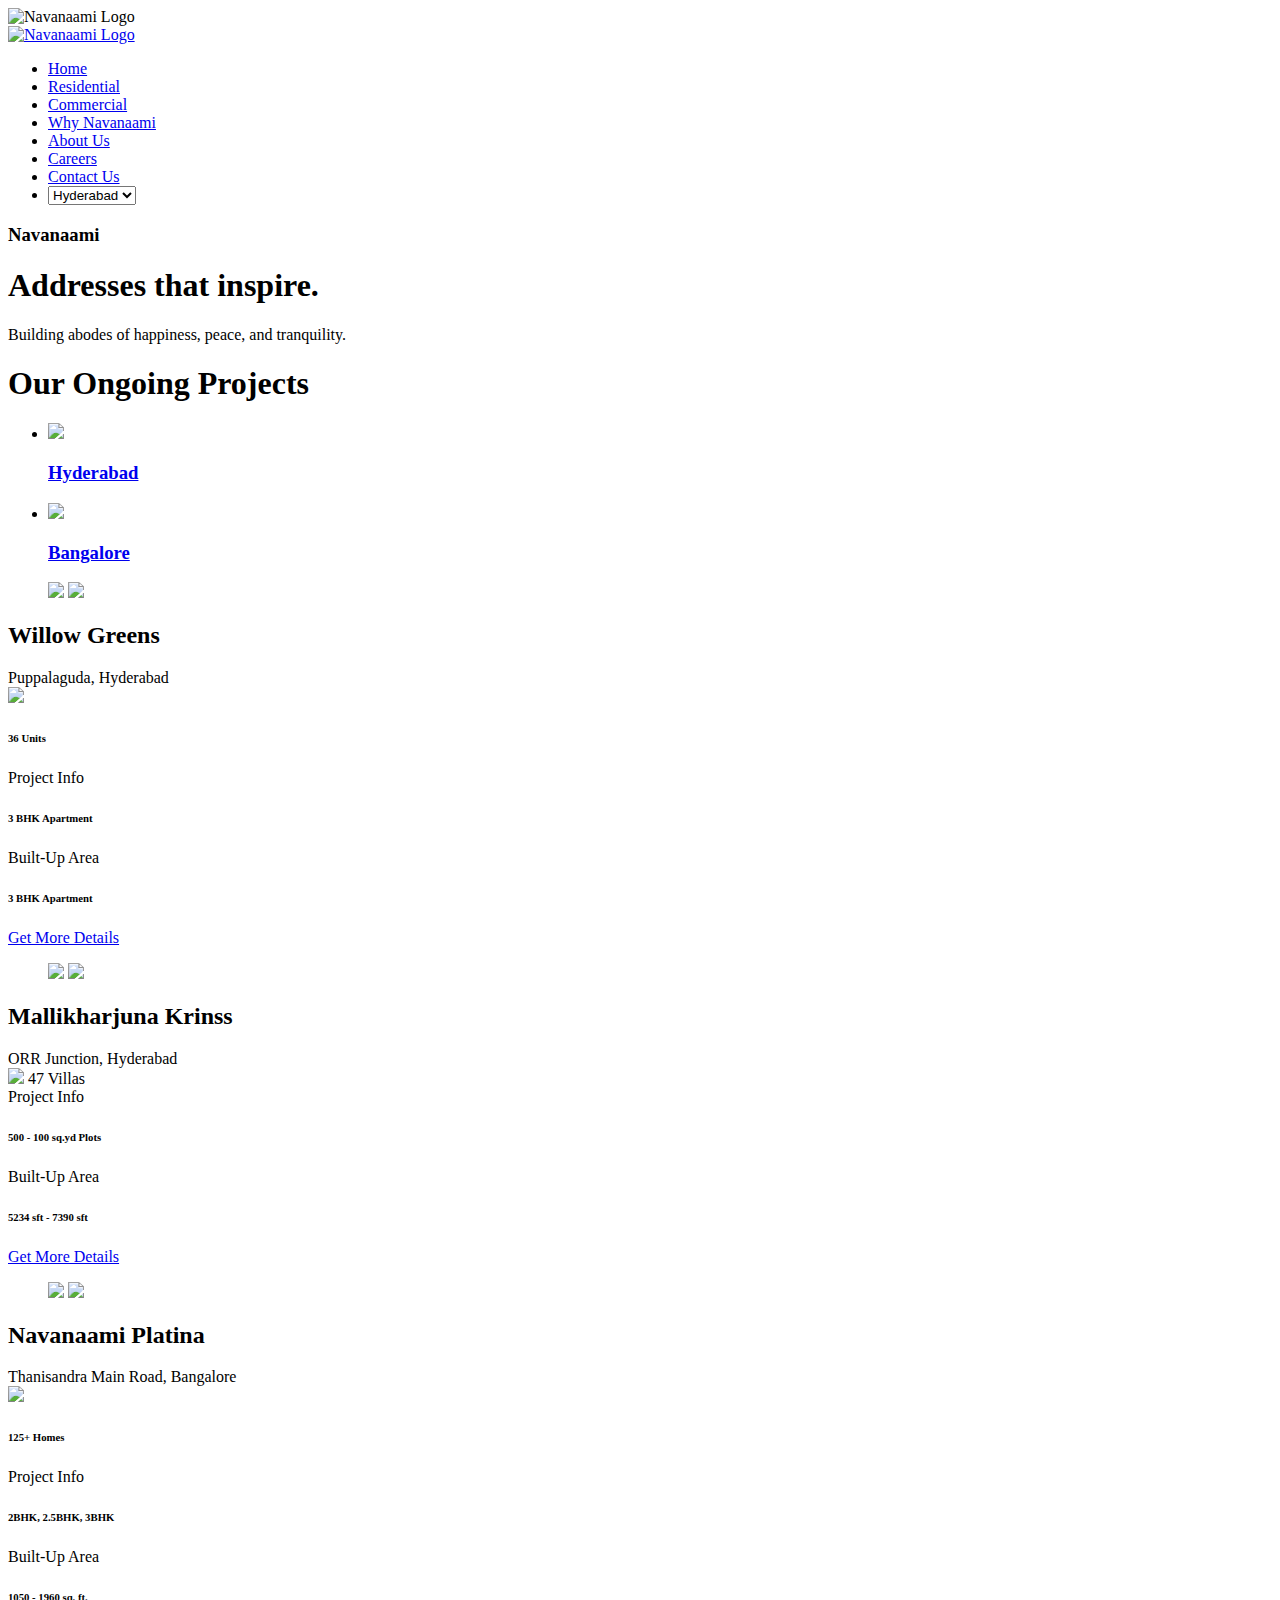
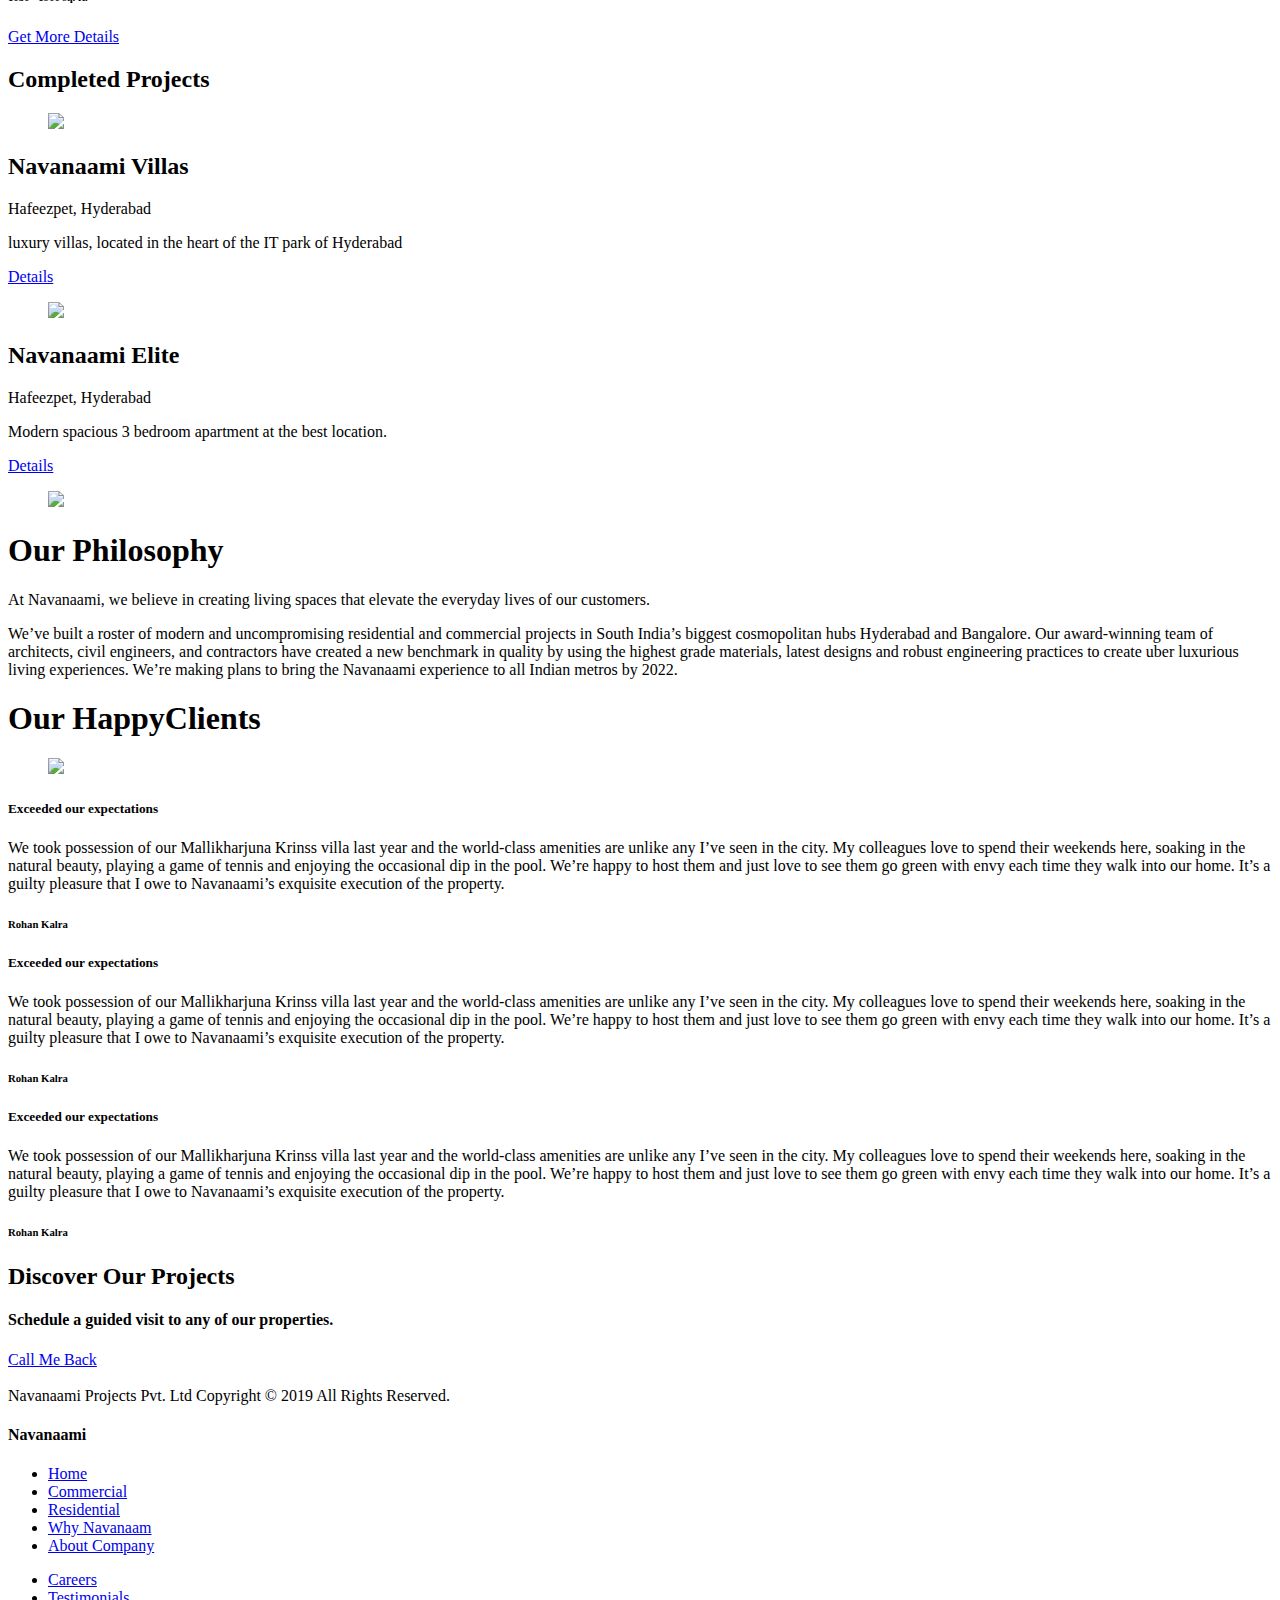
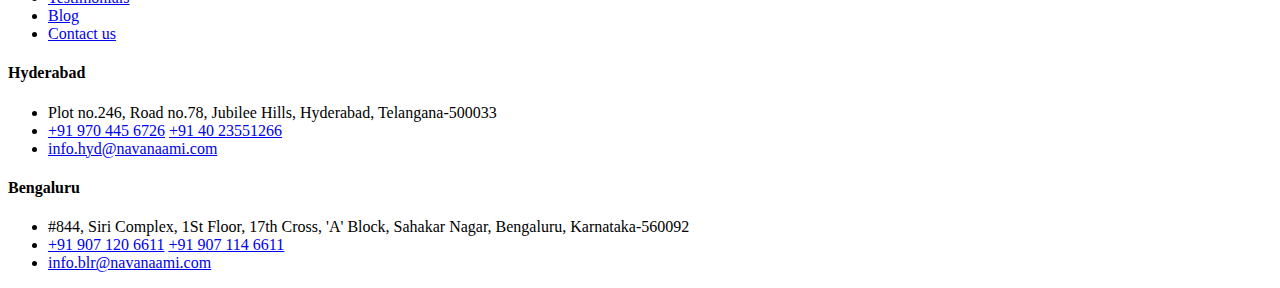
==== commit f6e58821: "Add files via upload" ====
--- a/index.html
+++ b/index.html
@@ -6,26 +6,28 @@
     <meta charset="utf-8">
     <meta name="viewport" content="width=device-width, initial-scale=1, shrink-to-fit=no">
     <!-- favicon icon -->
-    <link rel="apple-touch-icon" sizes="180x180" href="img/favicons/apple-touch-icon.png">
-    <link rel="icon" type="image/png" sizes="32x32" href="img/favicons/favicon-32x32.png">
-    <link rel="icon" type="image/png" sizes="16x16" href="img/favicons/favicon-16x16.png">
-    <link rel="manifest" href="img/favicons/site.webmanifest">
+    <link rel="apple-touch-icon" sizes="180x180" href="assets/img/favicons/apple-touch-icon.png">
+    <link rel="icon" type="image/png" sizes="32x32" href="assets/img/favicons/favicon-32x32.png">
+    <link rel="icon" type="image/png" sizes="16x16" href="assets/img/favicons/favicon-16x16.png">
+    <link rel="manifest" href="assets/img/favicons/site.webmanifest">
     <!-- Bootstrap CSS -->
-    <link rel="stylesheet" href="css/bootstrap.min.css">
-    <link rel="stylesheet" href="css/fontawesome.all.min.css">
-    <link rel="stylesheet" href="css/linearicons.css">
-    <link rel="stylesheet" href="css/animate.min.css">
-    <link rel="stylesheet" href="css/magnific-popup.css">
-    <link rel="stylesheet" href="css/slick.css">
-    <link rel="stylesheet" href="css/nice-select.css">
-    <link rel="stylesheet" href="css/meanmenu.css">
-    <link rel="stylesheet" href="css/default.css">
-    <link rel="stylesheet" href="css/style.css">
-    <link rel="stylesheet" href="css/responsive.css">
+    <link rel="stylesheet" href="assets/css/bootstrap.min.css">
+    <link rel="stylesheet" href="assets/css/fontawesome.all.min.css">
+    <link rel="stylesheet" href="assets/css/linearicons.css">
+    <link rel="stylesheet" href="assets/css/animate.min.css">
+    <link rel="stylesheet" href="assets/css/magnific-popup.css">
+    <link rel="stylesheet" href="assets/css/slick.css">
+    <link rel="stylesheet" href="assets/css/owl.carousel.min.css">
+    <link rel="stylesheet" href="assets/css/owl.theme.default.min.css">
+    <link rel="stylesheet" href="assets/css/nice-select.css">
+    <link rel="stylesheet" href="assets/css/meanmenu.css">
+    <link rel="stylesheet" href="assets/css/default.css">
+    <link rel="stylesheet" href="assets/css/style.css">
+    <link rel="stylesheet" href="assets/css/responsive.css">
 
     <title>Navanaami - Home Page</title>
     <meta name="description" content="">
-<meta name="keywords" content="" >
+    <meta name="keywords" content="" >
 
 </head>
 
@@ -34,7 +36,7 @@
     <div class="preloader">
         <div class="loader">
             <div class="loader-content">
-                <div class="loader__figure"><img src="img/logo/navanaami-logo-white.png" alt="Navanaami Logo"></div>
+                <div class="loader__figure"><img src="assets/img/logo/navanaami-logo-white.png" alt="Navanaami Logo"></div>
                 <div class="loader__label">
                         <div class="spinner-border" role="status"></div>
                 </div>
@@ -49,38 +51,71 @@
         <div class="main-menu-area">
             <div class="container-fluid">
                 <div class="row align-items-center">
-                    <div class="col-xl-3 col-lg-2 col-sm-6">
+                    <div class="col-xl-2 col-lg-2 col-sm-6 col-10">
                         <div class="logo">
-                            <a href="index.html"><img src="img/logo/navanaami-logo-white.png" alt="Navanaami Logo"></a>
-                        </div>
-                    </div>
-                    <div class="col-xl-9 col-lg-10 col-sm-4 text-right">
+                            <a href="index.html"><img src="assets/img/logo/navanaami-logo-white.png" alt="Navanaami Logo"></a>
+                        </div>
+                    </div>
+                    <div class="col-xl-10 col-lg-10 col-sm-4 col-2 text-right">
+                        
+<!--
+                        <div class="d-sm-block" style="float: left; position: absolute; right: 80px;">
+
+                            
+                            <button type="button"  data-toggle="modal" data-target="#chooseLocationModal">
+                                <i class="lnr lnr-map-marker"></i>
+                            </button> 
+                            <div class="modal fade" id="chooseLocationModal" role="dialog" aria-labelledby="" aria-hidden="true">
+                              <div class="modal-dialog">
+                                <div class="modal-content">
+                                  <div class="modal-body">
+                                    <h3>Select Location</h3>
+                                      <div class="custom-control custom-radio">
+                                          <input type="radio" id="customRadio1" name="customRadio" class="custom-control-input">
+                                          <label class="custom-control-label" for="customRadio1">Hyderabad</label>
+                                        </div>
+                                        <div class="custom-control custom-radio">
+                                          <input type="radio" id="customRadio2" name="customRadio" class="custom-control-input">
+                                          <label class="custom-control-label" for="customRadio2">Bangalore</label>
+                                        </div>
+                                  </div>
+                                </div>
+                              </div>
+                            </div>
+                            
+                                    
+                        </div>
+                        
+-->
                         <div class="main-menu">
                             <nav id="my-mobile-menu">
-                                <ul class="home-two">                          
-                                    <li><a href="index.html" class="active" >Home</a></li>
-                                    <li><a href="#">Residential</a></li>
-                                    <li><a href="#">Commercial</a></li>
-                                    <li><a href="#">Why Navanaami</a></li>
-                                    <li><a href="#">About Us</a></li>
-                                    <li><a href="#">Contact Us</a></li>
+                                
+                                <ul>                          
+                                    <li><a href="index.html" class="active">Home</a></li>
+                                    <li><a href="residential.html">Residential</a></li>
+                                    <li><a href="residential.html">Commercial</a></li>
+                                    <li><a href="why-navanaami.html">Why Navanaami</a></li>
+                                    <li><a href="about-us.html">About Us</a></li>
+                                    <li><a href="careers.html">Careers</a></li>
+                                    <li><a href="contact-us.html">Contact Us</a></li>
                                     <li class="select-choose-location">
                                         <select class="select-choose-location right">
-                                            <option data-display="Select City">Select City</option>
-                                            <option value="1">Hyderabad</option>
+                                            <option value="1" selected>Hyderabad</option>
                                             <option value="2">Bangalore</option>
-                                          </select>
+                                        </select>
                                     </li>
                                 </ul>
                             </nav>
                         </div>
                     </div>
                     
-                        <div class="my-mobile-menu"></div>
+                        
                 </div>
                 
             </div>
         </div>
+        <div class="my-mobile-menu"></div>
+        
     </header>
     <!-- header end -->
 
@@ -113,69 +148,39 @@
                         <ul class="nav nav-centre nav-tab-centre nav-tab-custom mb-3" id="ongoing-projects" role="tablist">
                           <li class="nav-item">
                             <a class="nav-link active" id="ongoing-hyd-tab" data-toggle="pill" href="#ongoing-hyd" role="tab" aria-controls="ongoing-hyd" aria-selected="true">
-                                <img src="img/icon/icon-hyderabad.png" class="icon">
+                                <img src="assets/img/icon/icon-hyderabad.png" class="icon">
                                 <h3 class="fw7">Hyderabad</h3>
                               </a>
                           </li>
                           <li class="nav-item">
                             <a class="nav-link" id="ongoing-blr-tab-tab" data-toggle="pill" href="#ongoing-blr" role="tab" aria-controls="ongoing-blr" aria-selected="false">
-                                 <img src="img/icon/icon-bangalore.png" class="icon">
+                                 <img src="assets/img/icon/icon-bangalore.png" class="icon">
                                 <h3 class="fw7">Bangalore</h3>
                               </a>
                           </li>
                         </ul>
                     </div>
-                    <div class="tab-content" id="ongoing-projects">
+                    <div class="tab-content shadow-lg" id="ongoing-projects">
                       <div class="tab-pane fade show active" id="ongoing-hyd" role="tabpanel" aria-labelledby="ongoing-hyd-tab">
-                            <div class="project project-single project-signle-slide">
-                                <div class="col-12">
+
+                          
+                            <div class="project carousel-project-single owl-carousel owl-theme">
                                     <div class="card">
-                                       <span class="badge"><img src="img/icon/badge-available.png"> </span> 
+                                       
                                       <div class="row no-gutters">
-                                        <div class="col-md-6">
-                                          <figure class="project-image"><img src="img/projects/hyd/willow-greens-medium.jpg"></figure>
-                                        </div>
-                                        <div class="col-md-6 project-content">
+                                        <div class="col-lg-6 col-md-7 col-sm-12">
+                                          <figure class="project-image">
+                                              <span class="badge"><img src="assets/img/icon/badge-available.png"> </span> 
+                                              <img src="assets/img/projects/hyd/willow-greens-medium.jpg">
+                                            </figure>
+                                        </div>
+                                        <div class="col-lg-6 col-md-5 col-sm-12 project-content">
                                           <div class="card-body">
                                               <h2 class="card-title">Willow Greens</h2>
                                               <span class="d-block fw6">Puppalaguda, Hyderabad</span>
                                               <div class="project-units-count">
-                                                  <img src="img/icon/icon-building.png" class="icon"> 
-                                                  <h6 class="fw6">36 Units</h6>
-                                              </div>
-                                              <div class="project-spec">
-                                                  <div class="row">
-                                                      <div class="col-md-6">
-                                                        <span>Project Info</span>
-                                                        <h6 class="fw6 mt-05">3 BHK Apartment</h6>
-                                                      </div>
-                                                      <div class="col-md-6">
-                                                        <span>Project Info</span>
-                                                        <h6 class="fw6 mt-05">3 BHK Apartment</h6>
-                                                      </div>
-                                                  </div>
-                                              </div>
-                                              <a href="#" class="btn btn-secondary">Get More Details</a>
-
-                                          </div>
-                                        </div>
-                                      </div>
-                                    </div>
-                                </div>
-                                
-                                <div class="col-12">
-                                    <div class="card">
-                                      <div class="row no-gutters">
-                                        <div class="col-md-6">
-                                          <figure class="project-image"><img src="img/projects/hyd/willow-greens-medium.jpg"></figure>
-                                        </div>
-                                        <div class="col-md-6 project-content">
-                                          <div class="card-body">
-                                              <h2 class="card-title">Willow Greens</h2>
-                                              <span class="d-block fw6">Puppalaguda, Hyderabad</span>
-                                              <div class="project-units-count">
-                                                  <img src="img/icon/icon-building.png" class="icon"> 
-                                                  <span class="fs20 fw6">36 Units</span>
+                                                  <img src="assets/img/icon/icon-building.png" class="icon"> 
+                                                  <h6 class="fs20 fw6">36 Units</h6>
                                               </div>
                                               <div class="project-spec">
                                                   <div class="row">
@@ -185,46 +190,41 @@
                                                       </div>
                                                       <div class="col-md-6">
                                                         <span>Built-Up Area</span>
-                                                        <h6 class="fw6 mt-05">2500 - 2965 sq.ft</h6>
+                                                        <h6 class="fw6 mt-05">3 BHK Apartment</h6>
                                                       </div>
                                                   </div>
                                               </div>
-                                              <a href="#" class="btn btn-secondary">Get More Details</a>
+                                              <a href="willow-greens.html" class="btn btn-secondary">Get More Details</a>
 
                                           </div>
                                         </div>
                                       </div>
                                     </div>
-                                </div>
-                                
-                                
-                            </div>
-                        </div>
-                        <div class="tab-pane fade" id="ongoing-blr" role="tabpanel" aria-labelledby="ongoing-blr-tab">
-                            <div class="project project-single ongoing-bangalore">
-                                <div class="col-12">
+                                
                                     <div class="card">
                                       <div class="row no-gutters">
-                                        <div class="col-md-6">
-                                          <figure class="project-image"><img src="img/projects/hyd/willow-greens-medium.jpg"></figure>
-                                        </div>
-                                        <div class="col-md-6 project-content">
+                                        <div class="col-lg-6 col-md-7 col-sm-12">
+                                          <figure class="project-image">
+                                              <span class="badge"><img src="assets/img/icon/badge-available.png"> </span> 
+                                              <img src="assets/img/projects/mallikharjuna-krinss/project-postera.jpg"></figure>
+                                        </div>
+                                        <div class="col-lg-6 col-md-5 col-sm-12 project-content">
                                           <div class="card-body">
-                                              <h2 class="card-title">Willow Greens</h2>
-                                              <span class="d-block fw6 text-dark">Jayanagar, Bangalore</span>
+                                              <h2 class="card-title">Mallikharjuna Krinss</h2>
+                                              <span class="d-block fw6">ORR Junction, Hyderabad</span>
                                               <div class="project-units-count">
-                                                  <img src="img/icon/icon-building.png" class="icon"> 
-                                                  <h6 class="fw6">36 Units</h6>
+                                                  <img src="assets/img/icon/icon-building.png" class="icon"> 
+                                                  <span class="fs20 fw6">47 Villas</span>
                                               </div>
                                               <div class="project-spec">
                                                   <div class="row">
                                                       <div class="col-md-6">
                                                         <span>Project Info</span>
-                                                        <h6 class="fw6 mt-05">3 BHK Apartment</h6>
+                                                        <h6 class="fw6 mt-05">500 - 100 sq.yd Plots</h6>
                                                       </div>
                                                       <div class="col-md-6">
                                                         <span>Built-Up Area</span>
-                                                        <h6 class="fw6 mt-05">2500 - 2965 sq.ft</h6>
+                                                        <h6 class="fw6 mt-05">5234 sft - 7390 sft</h6>
                                                       </div>
                                                   </div>
                                               </div>
@@ -234,31 +234,36 @@
                                         </div>
                                       </div>
                                     </div>
-                                </div>
-                                
-                                <div class="col-12">
+                                
+                                
+                            </div>
+                        </div>
+                        <div class="tab-pane fade" id="ongoing-blr" role="tabpanel" aria-labelledby="ongoing-blr-tab">
+                            <div class="project carousel-project-single owl-carousel owl-theme">
                                     <div class="card">
                                       <div class="row no-gutters">
-                                        <div class="col-md-6">
-                                          <figure class="project-image"><img src="img/projects/hyd/willow-greens-medium.jpg"></figure>
-                                        </div>
-                                        <div class="col-md-6 project-content">
+                                        <div class="col-lg-6 col-md-7 col-sm-12">
+                                          <figure class="project-image">
+                                              <span class="badge"><img src="assets/img/icon/badge-available.png"> </span> 
+                                              <img src="assets/img/projects/navanaami-platina/project-poster.jpg"></figure>
+                                        </div>
+                                        <div class="col-lg-6 col-md-5 col-sm-12 project-content">
                                           <div class="card-body">
-                                              <h2 class="card-title">Willow Greens</h2>
-                                              <span class="d-block fw6 text-dark">Puppalaguda, Hyderabad</span>
+                                              <h2 class="card-title">Navanaami Platina</h2>
+                                              <span class="d-block fw6">Thanisandra Main Road, Bangalore</span>
                                               <div class="project-units-count">
-                                                  <img src="img/icon/icon-building.png" class="icon"> 
-                                                  <span class="fs20 fw6">36 Units</span>
+                                                  <img src="assets/img/icon/icon-building.png" class="icon"> 
+                                                  <h6 class="fw6">125+ Homes</h6>
                                               </div>
                                               <div class="project-spec">
                                                   <div class="row">
                                                       <div class="col-md-6">
                                                         <span>Project Info</span>
-                                                        <h6 class="fw6 mt-05">3 BHK Apartment</h6>
+                                                        <h6 class="fw6 mt-05">2BHK, 2.5BHK, 3BHK</h6>
                                                       </div>
                                                       <div class="col-md-6">
-                                                        <span>Project Info</span>
-                                                        <h6 class="fw6 mt-05">3 BHK Apartment</h6>
+                                                        <span>Built-Up Area</span>
+                                                        <h6 class="fw6 mt-05">1050 - 1960 sq. ft.</h6>
                                                       </div>
                                                   </div>
                                               </div>
@@ -268,9 +273,6 @@
                                         </div>
                                       </div>
                                     </div>
-                                </div>
-                                
-                                
                             </div>
                         
                         </div>
@@ -289,67 +291,45 @@
                 </hgroup>
                 <div class="row">
                     <div class="col-md-12">
-                        <div class="project project-slides">
-                                <div class="col-sm-6">
-                                    <div class="card">
+                        <div class="project project-slides owl-carousel owl-theme">
+                            
+                                <div class="card">
                                       <div class="row no-gutters">
-                                        <div class="col-md-6">
+                                        <div class="colg-6 col-md-6 col-sm-12">
                                           <figure class="project-image">
-                                              <img src="img/projects/navanaami-elite-small.jpg" > 
+                                              <img src="assets/img/projects/navanaami-villas/project-poster.jpg" > 
                                             </figure>
                                         </div>
-                                        <div class="col-md-6 project-content">
+                                        <div class="colg-6 col-md-6 col-sm-12 project-content">
                                               <div class="card-body">
                                                   <h2 class="card-title">Navanaami Villas</h2>
-                                                  <span class="d-block fw6 text-dark">Hyderabad</span>
-                                                  <p class="project-short-brief">The best in luxury villas, located in the heart of the IT park</p>
+                                                  <span class="d-block fw6 text-dark">Hafeezpet, Hyderabad</span>
+                                                  <p class="project-short-brief">luxury villas, located in the heart of the IT park of Hyderabad</p>
                                                   <a href="#" class="btn btn-secondary">Details</a>
                                               </div>
                                         </div>
                                       </div>
                                     </div>
-                                </div>
                             
-                                <div class="col-sm-6">
-                                    <div class="card">
+                                <div class="card">
                                       <div class="row no-gutters">
-                                        <div class="col-md-6">
+                                        <div class="colg-6 col-md-6 col-sm-12">
                                           <figure class="project-image">
-                                              <img src="img/projects/navanaami-villas-small.jpg" > 
+                                              <img src="assets/img/projects/navanaami-elite/project-poster.jpg" > 
                                             </figure>
                                         </div>
-                                        <div class="col-md-6 project-content">
+                                        <div class="colg-6 col-md-6 col-sm-12 project-content">
                                               <div class="card-body">
-                                                  <h2 class="card-title">Navanaami Villas</h2>
-                                                  <span class="d-block fw6 text-dark">Hyderabad</span>
-                                                  <p class="project-short-brief">The best in luxury villas, located in the heart of the IT park</p>
+                                                  <h2 class="card-title">Navanaami Elite</h2>
+                                                  <span class="d-block fw6 text-dark">Hafeezpet, Hyderabad</span>
+                                                  <p class="project-short-brief">Modern spacious 3 bedroom apartment at the best location.</p>
                                                   <a href="#" class="btn btn-secondary">Details</a>
                                               </div>
                                         </div>
                                       </div>
                                     </div>
-                                </div>
-                            
-                                <div class="col-sm-6">
-                                    <div class="card">
-                                      <div class="row no-gutters">
-                                        <div class="col-md-6">
-                                          <figure class="project-image">
-                                              <img src="img/projects/navanaami-villas-small.jpg" > 
-                                            </figure>
-                                        </div>
-                                        <div class="col-md-6 project-content">
-                                              <div class="card-body">
-                                                  <h2 class="card-title">Navanaami Villas</h2>
-                                                  <span class="d-block fw6 text-dark">Hyderabad</span>
-                                                  <p class="project-short-brief">The best in luxury villas, located in the heart of the IT park</p>
-                                                  <a href="#" class="btn btn-secondary">Details</a>
-                                              </div>
-                                        </div>
-                                      </div>
-                                    </div>
-                                </div>
-                        
+                  
+                                
                         </div>
                     </div>
                 </div>
@@ -364,12 +344,12 @@
                 <div class="row align-items-center">
                     <div class="col-md-5">
                         <figure class="icon">
-                            <img src="img/icon/philosophy.png" class="img-fluid">
+                            <img src="assets/img/icon/philosophy.png" class="img-fluid">
                         </figure>
                     </div>
                     <div class="col-md-7">
                         <hgroup class="section-title"><h1 class="text-primary">Our <span>Philosophy</span></h1></hgroup>
-                        <p class="lead fw5">At Navanaami, we believe in creating living spaces that elevate the everyday lives of our customers.</p>
+                        <p class="lead fw6">At Navanaami, we believe in creating living spaces that elevate the everyday lives of our customers.</p>
                         <p class="mt-30">We’ve built a roster of modern and uncompromising residential and commercial projects in South India’s biggest cosmopolitan hubs Hyderabad and Bangalore. Our award-winning team of architects, civil engineers, and contractors have created a new benchmark in quality by using the highest grade materials, latest designs and robust engineering practices to create uber luxurious living experiences. We’re making plans to bring the Navanaami experience to all Indian metros by 2022.</p>
                     </div>
                 </div>
@@ -382,13 +362,13 @@
         <section class="section-bg bg-white testimonial-area">
             <div class="container">
                 <div class="row">
-                    <div class="col-xl-5 col-lg-6">
+                    <div class="col-xl-5 col-lg-5">
                         <div class="">
                             <hgroup class="section-title">
                                 <h1 class="text-primary">Our Happy<span>Clients</span></h1>
                             </hgroup> 
                             <figure class="quote-mask">
-                                <img src="img/reviews/review-bg.jpg">
+                                <img src="assets/img/reviews/review-bg.jpg">
                             </figure>
                         </div>
                     </div>
@@ -420,10 +400,10 @@
         <section class="section-bg bg-dark parallax-img z-index block-contact" data-overlay="8">
                 <div class="container overlay-content">
                     <div class="row">
-                        <div class="col-xl-6 offset-xl-3 text-center">
-                            <div class="pt-70 pb-70">
-                                <h2 class="fw5 mb-20">Discover Our Projects</h2>
-                                <h5 class="text-secondary mt-10 mb-30">Schedule a guided visit to any of our properties.</h5>
+                        <div class="col-xl-8 offset-xl-2 text-center">
+                            <div class="pt-50 pb-50">
+                                <h2 class="fw7 mb-20">Discover Our Projects</h2>
+                                <h4 class="text-secondary fw6 mt-10 mb-30">Schedule a guided visit to any of our properties.</h4>
                                 <a href="#" class="btn btn-lg  btn-secondary">Call Me Back</a>
                             </div>
                         </div>
@@ -444,9 +424,9 @@
     <footer class="footer">
                 <div class="container-fluid">
                     <div class="row">
-                        <div class="col-md-3">
+                        <div class="col-lg-3 col-md-6 col-sm-12">
                             <div class="footer-widget start">
-                                <img src="img/logo/navanaami-logo.png" class="brand-logo" alt="">
+                                <img src="assets/img/logo/navanaami-logo.png" class="brand-logo" alt="">
                                 
                                 <div class="social">
                                     <a href="#">
@@ -470,7 +450,7 @@
                         </div>
                         
 
-                        <div class="col-md-3">
+                        <div class="col-lg-3 col-md-6 col-sm-12">
                             <div class="footer-widget">
                                 <h4>Navanaami</h4>
                                 <div class="footer-nav">
@@ -491,7 +471,7 @@
                             </div>
                         </div>
                         
-                        <div class="col-md-3">
+                        <div class="col-lg-3 col-md-6 col-sm-12">
                             <div class="footer-widget end">
                                 <h4>Hyderabad</h4>
                                 <ul class="contact-list">
@@ -516,7 +496,7 @@
                             </div>
                         </div>
                         
-                        <div class="col-md-3">
+                        <div class="col-lg-3 col-md-6 col-sm-12">
                             <div class="footer-widget end">
                                 <h4>Bengaluru</h4>
                                 <ul class="contact-list">
@@ -549,20 +529,24 @@
 
 
     <!-- All JS -->
-    <script src="js/vendor/jquery.js"></script>
-    <script src="js/popper.min.js"></script>
-    <script src="js/bootstrap.min.js"></script>
-    <script src="js/slick.min.js"></script>
-    <script src="js/page-scroll.js"></script>
-    <script src="js/smooth-scroll.js"></script>
-    <script src="js/jquery.magnific-popup.min.js"></script>
-    <script src="js/jquery.nice-select.min.js"></script>
-    <script src="js/jquery.meanmenu.min.js"></script>
-    <script src="js/jquery.counterup.min.js"></script>
-    <script src="js/jquery.waypoints.min.js"></script>
-    <script src="js/isotope.pkgd.min.js"></script>
-    <script src="js/imagesloaded.pkgd.min.js"></script>
-    <script src="js/main.js"></script>
+    <script src="assets/js/vendor/jquery.js"></script>
+    <script src="assets/js/popper.min.js"></script>
+    <script src="assets/js/bootstrap.min.js"></script>
+    <script src="assets/js/slick.min.js"></script>
+    <script src="assets/js/owl-carousel/owl.carousel.js"></script>
+    <script src="assets/js/owl-carousel/owl.navigation.js"></script>
+    <script src="assets/js/page-scroll.js"></script>
+    <script src="assets/js/smooth-scroll.js"></script>
+    <script src="assets/js/jquery.magnific-popup.min.js"></script>
+    <script src="assets/js/jquery.nice-select.min.js"></script>
+    <script src="assets/js/jquery.meanmenu.min.js"></script>
+    <script src="assets/js/jquery.counterup.min.js"></script>
+    <script src="assets/js/jquery.waypoints.min.js"></script>
+    <script src="assets/js/isotope.pkgd.min.js"></script>
+    <script src="assets/js/imagesloaded.pkgd.min.js"></script>
+    <script src="assets/js/main.js"></script>
+    
+    
 </body>
 
 </html>